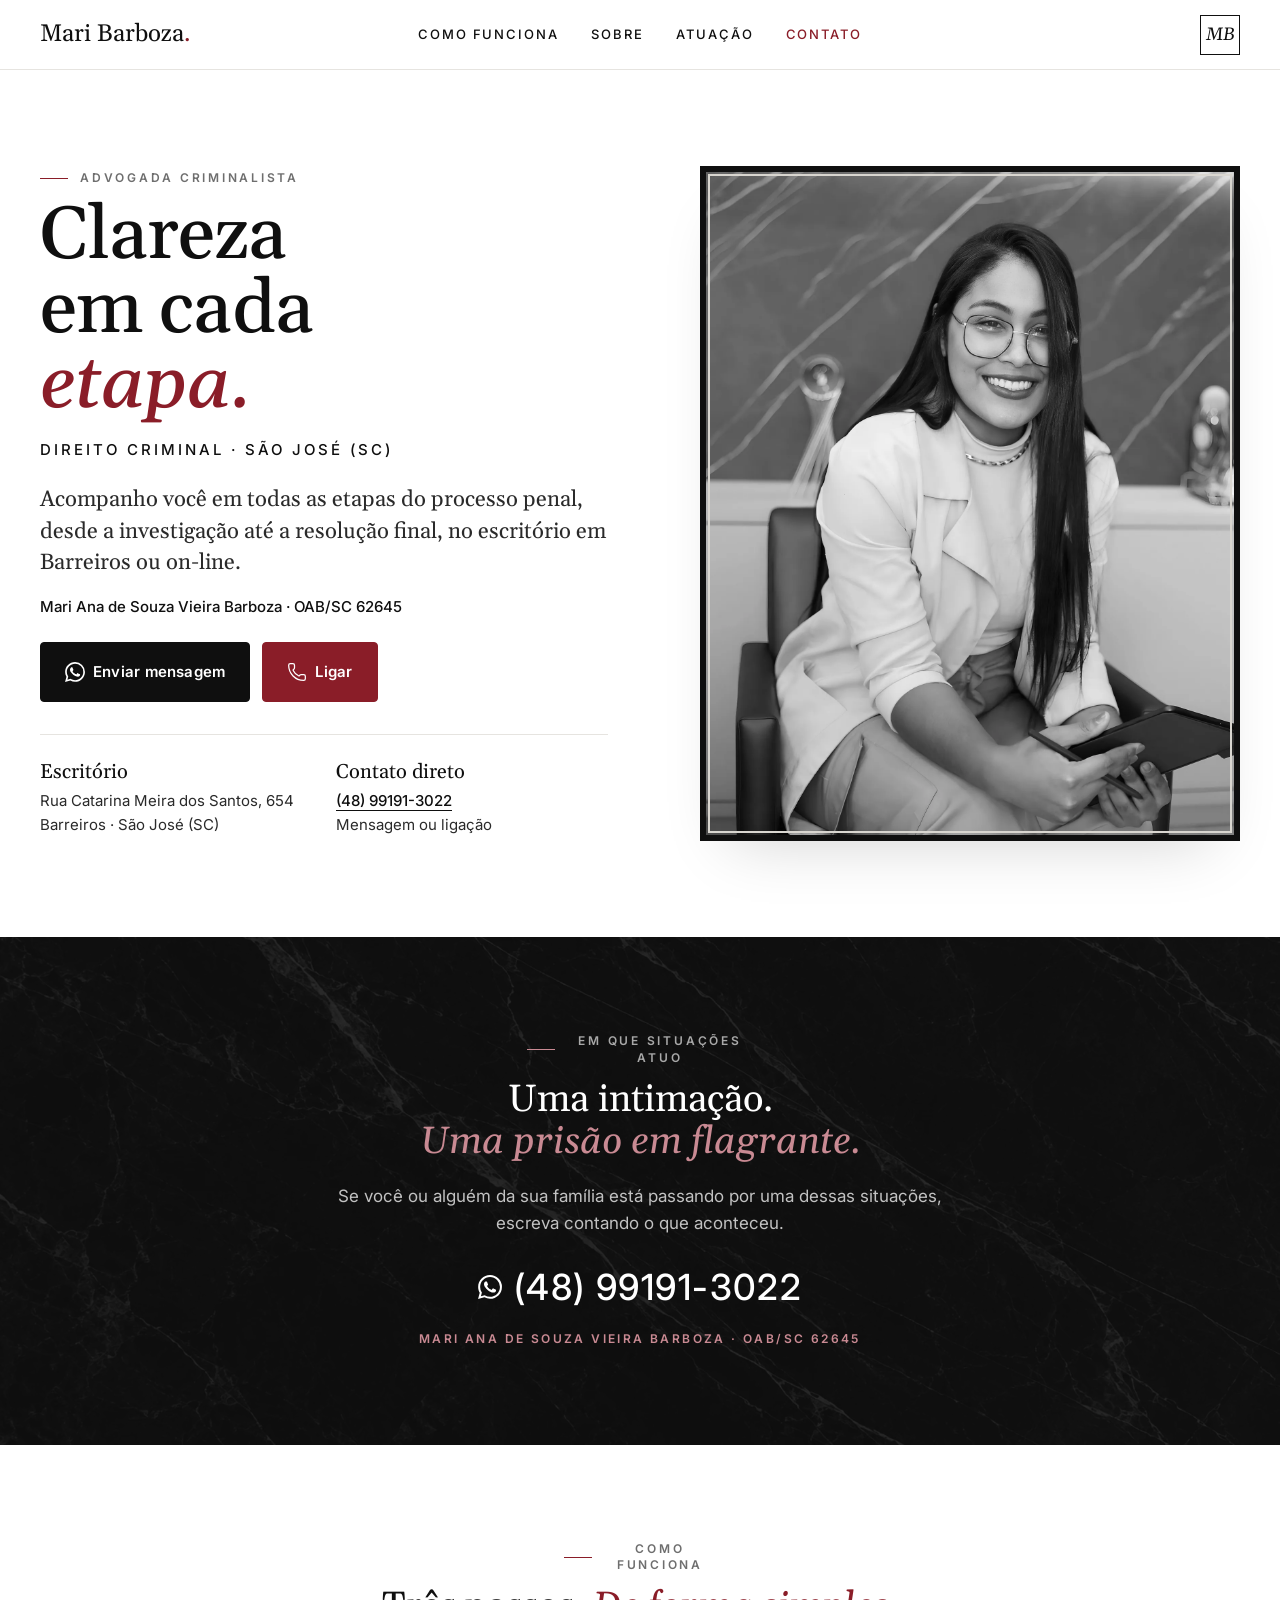
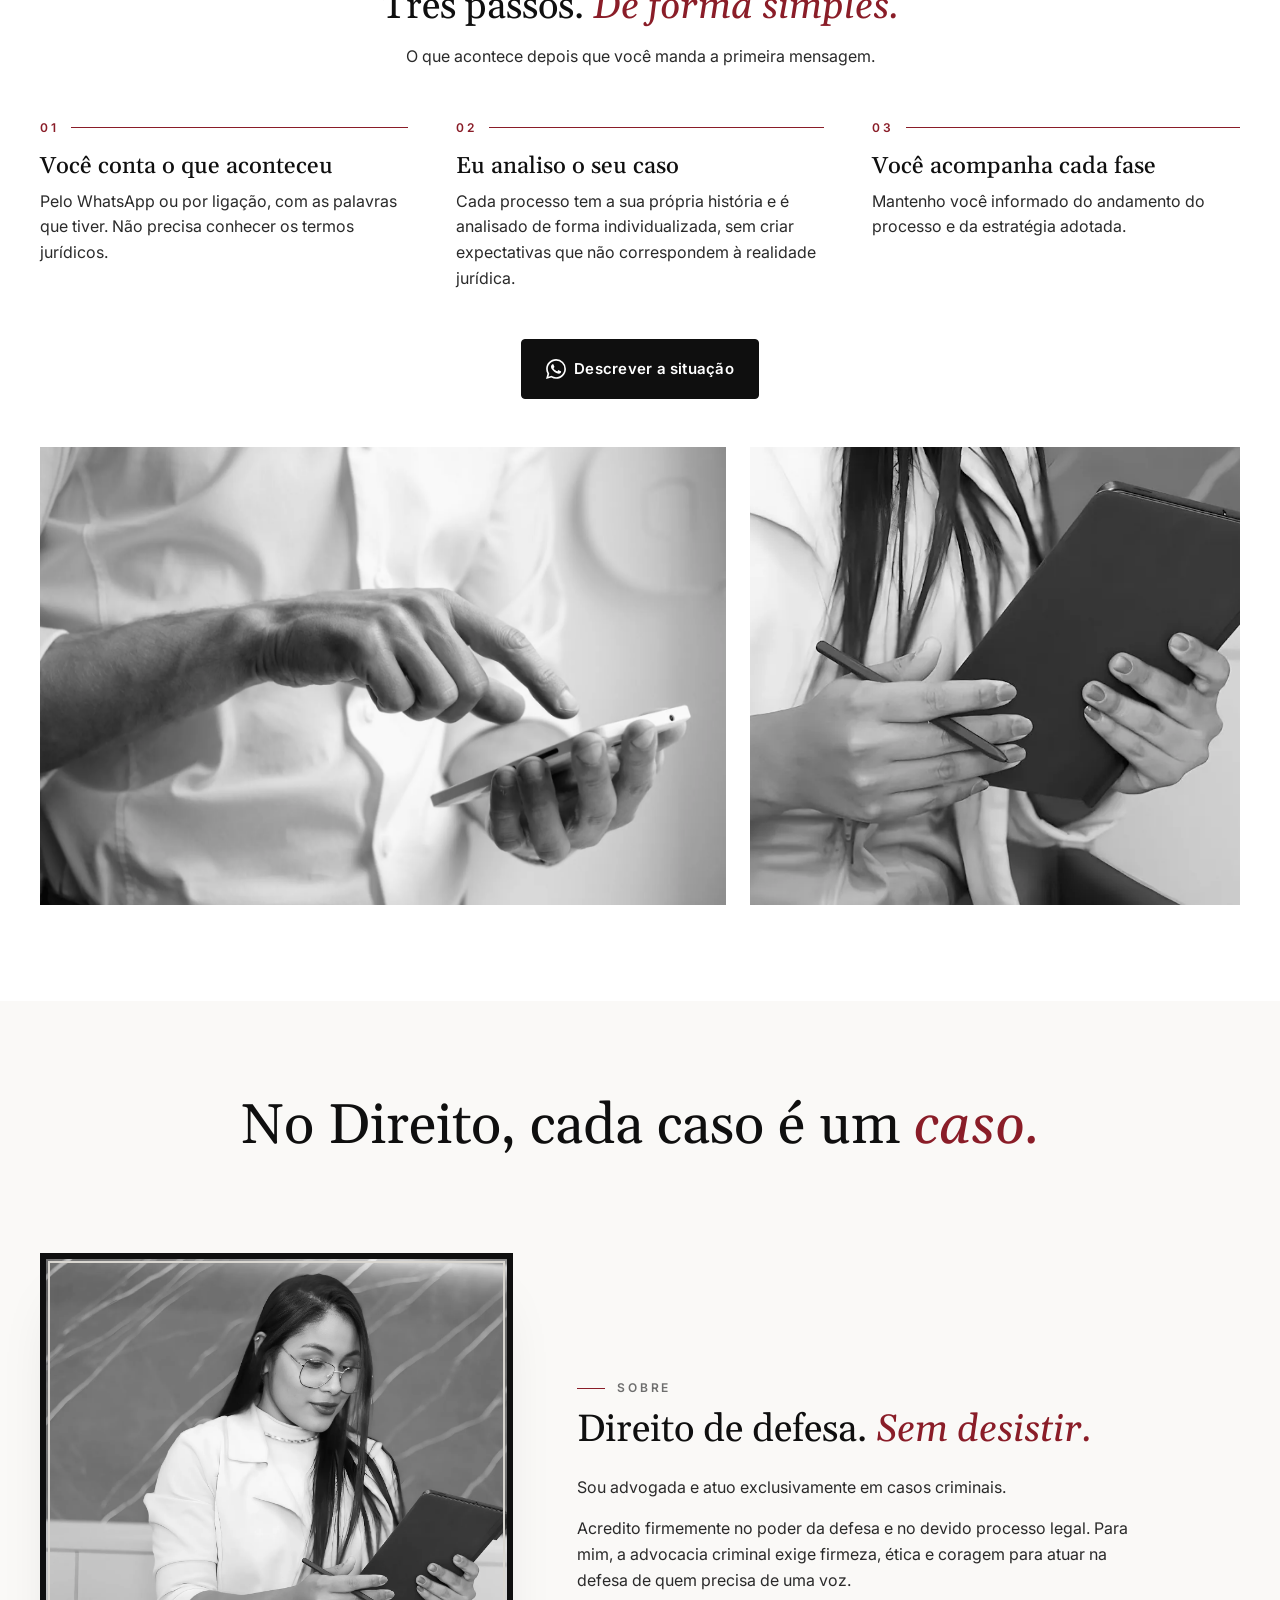
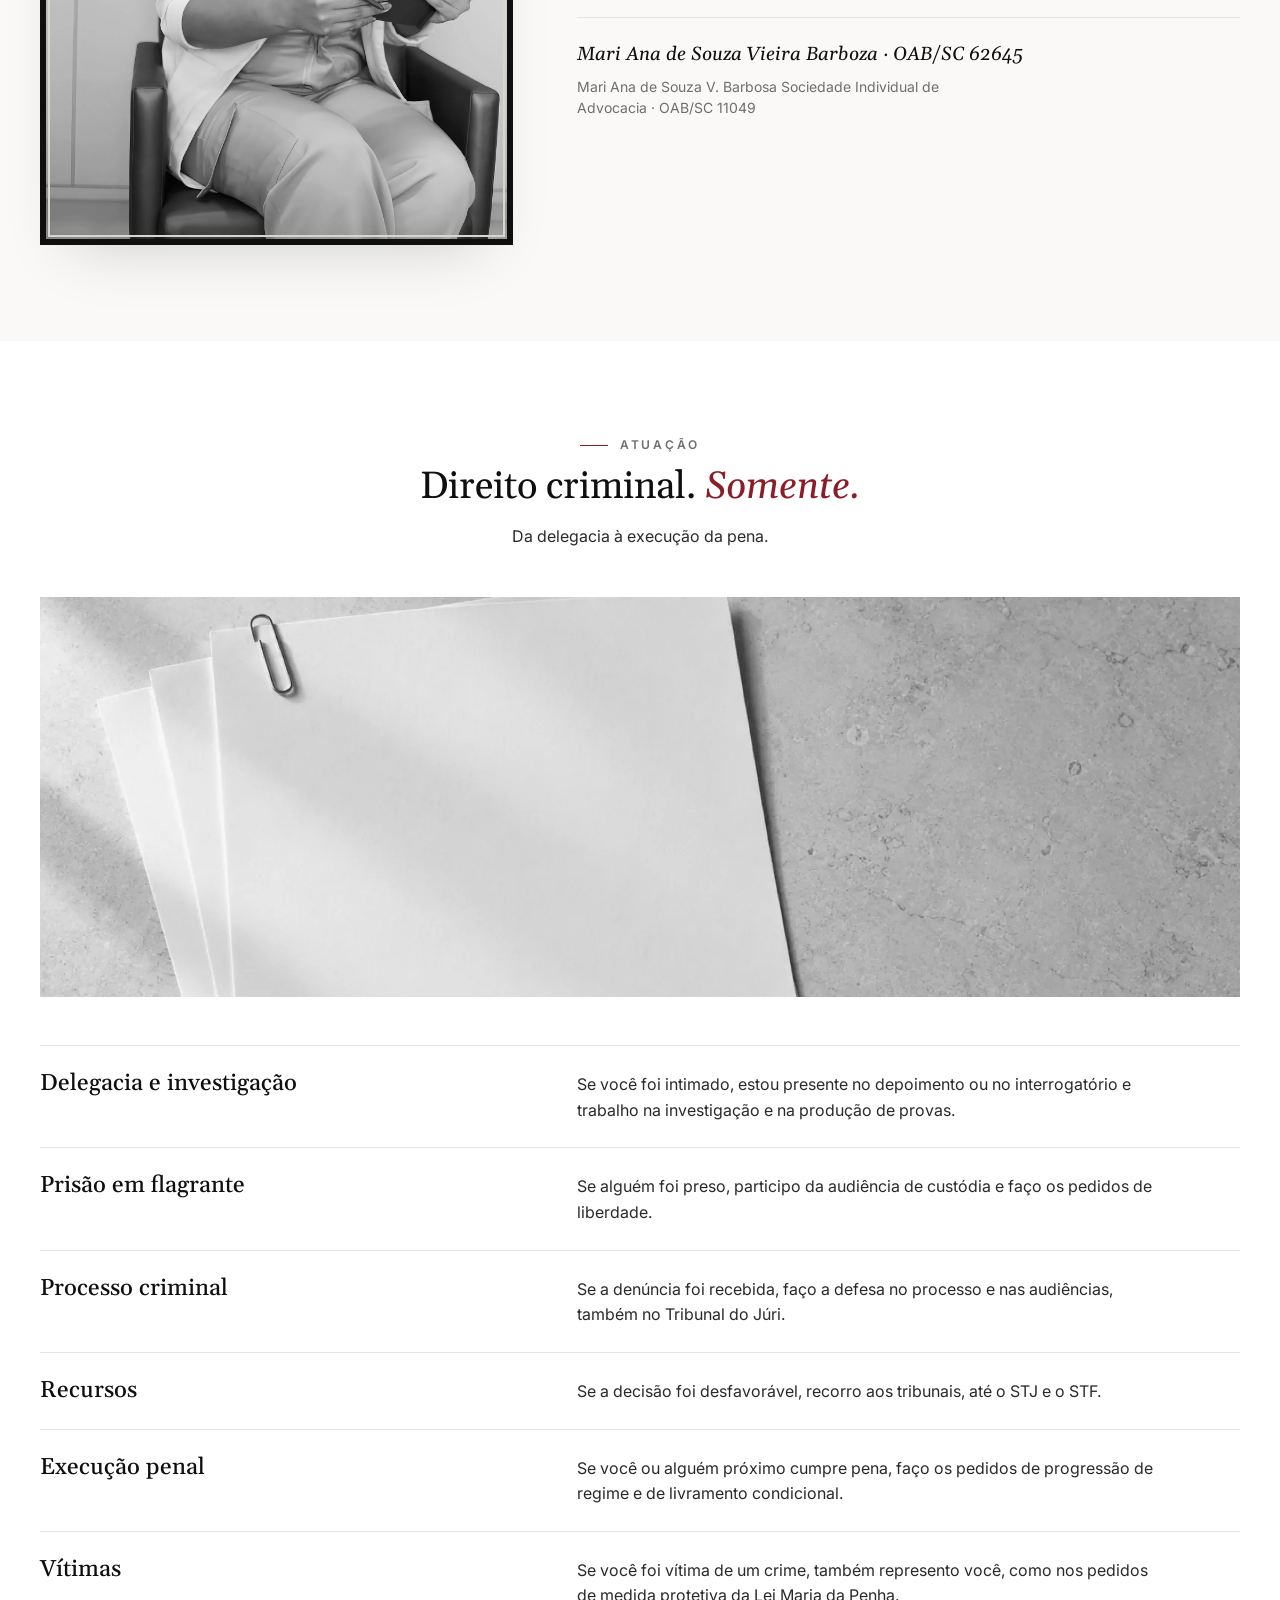
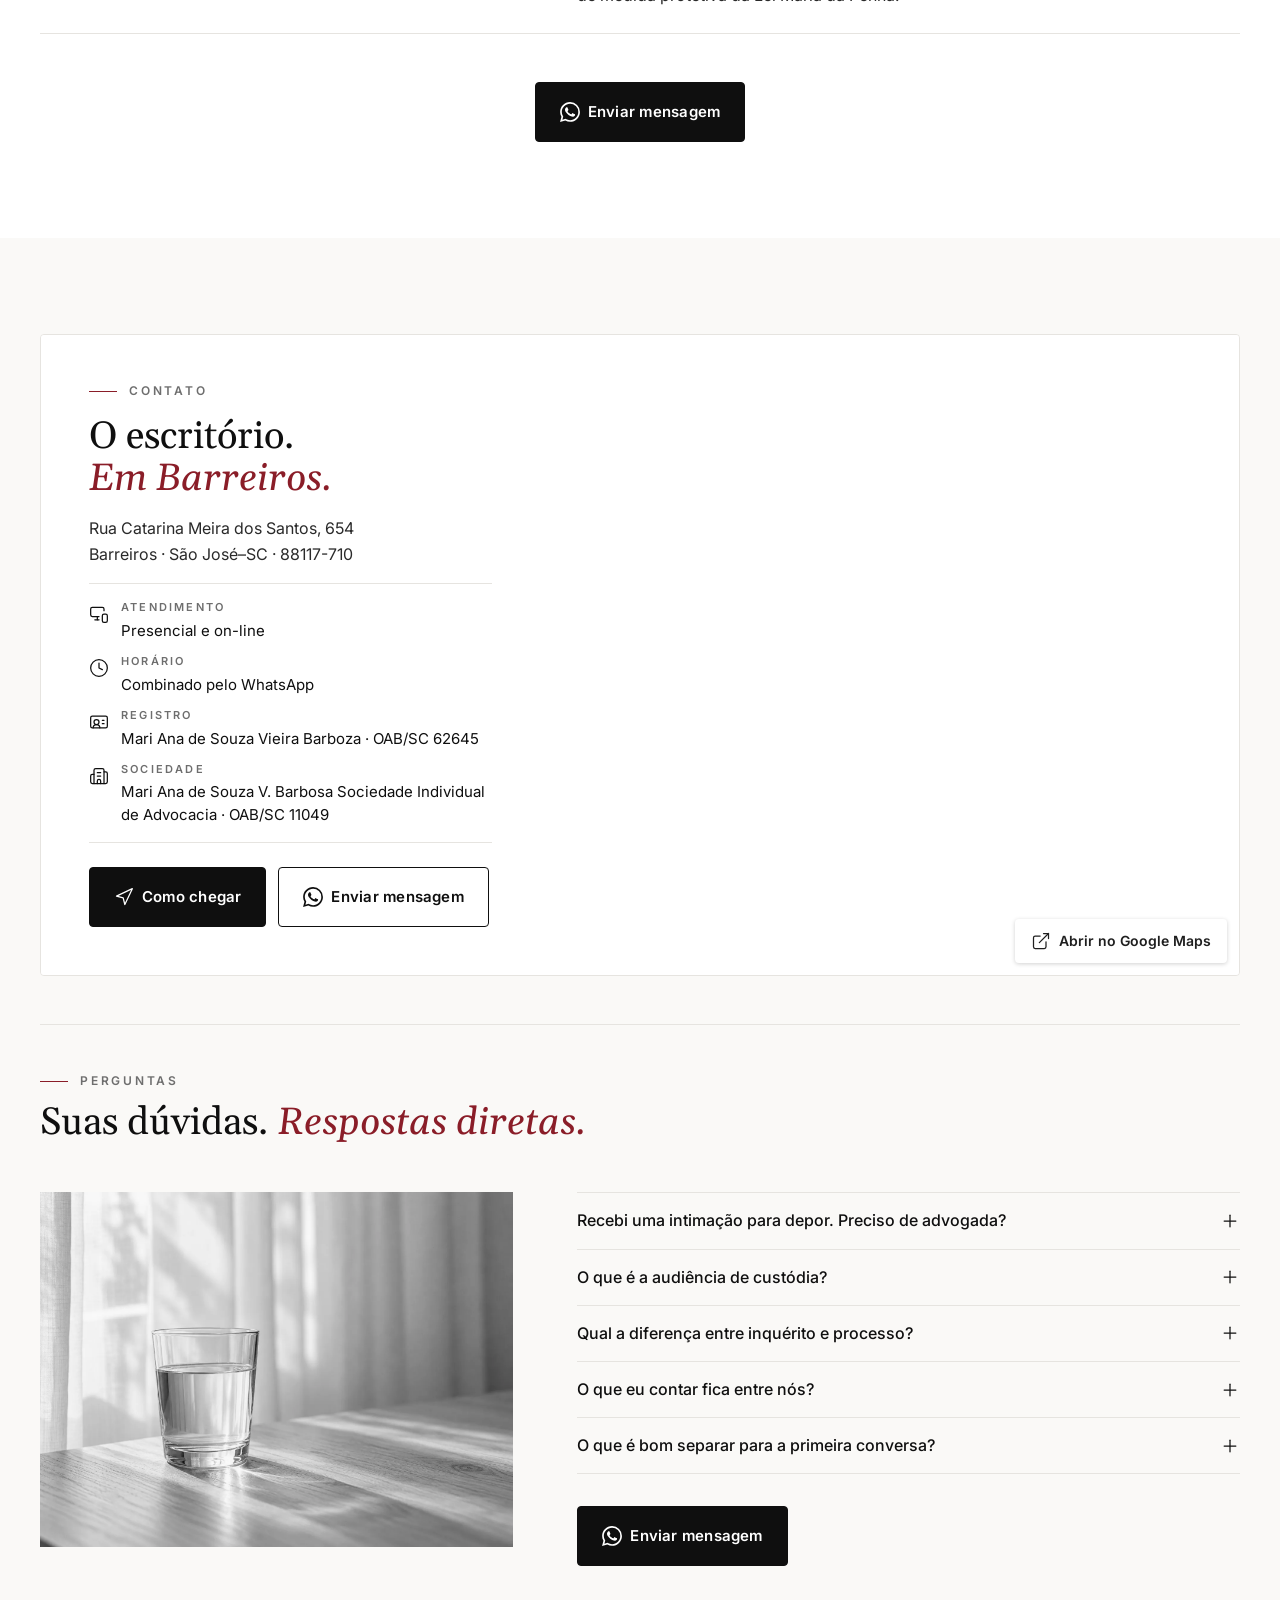
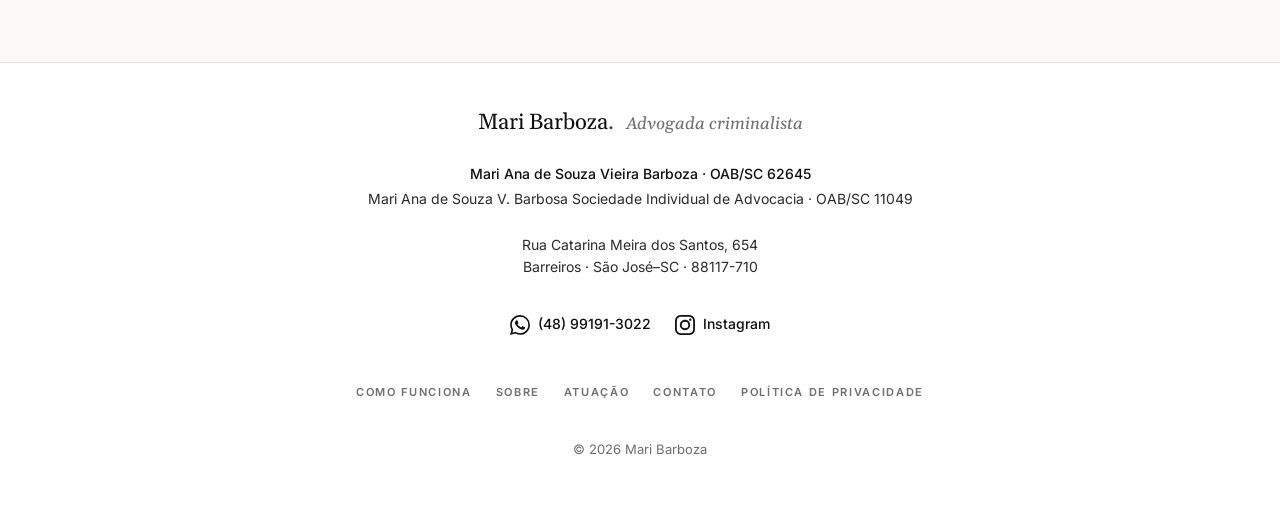
==== index.html @ a80c9aa3 "Publicação inicial Co-Authored-By: Claude Sonnet 5.5 <noreply@anthropic.com>" ====
<!DOCTYPE html>
<html lang="pt-BR">
<head>
<meta charset="UTF-8">
<meta name="viewport" content="width=device-width, initial-scale=1">
<!-- PRÉ-VENDA: não remover até o Armin fechar a venda -->
<meta name="robots" content="noindex, nofollow">
<title>Mari Barboza · Advogada criminalista em São José (SC)</title>
<meta name="description" content="Advogada criminalista em Barreiros, São José (SC), OAB/SC 62645. Acompanhamento da investigação ao fim do processo, presencial e on-line.">
<meta property="og:title" content="Mari Barboza · Advogada criminalista em São José (SC)">
<meta property="og:description" content="Advogada criminalista em Barreiros, São José (SC), OAB/SC 62645. Acompanhamento da investigação ao fim do processo, presencial e on-line.">
<meta property="og:type" content="website">
<meta property="og:locale" content="pt_BR">
<meta property="og:image" content="https://infomediamethods-sys.github.io/mari-ana-barboza-advogada/assets/img/og-imagem.jpg">
<link rel="icon" href="data:image/svg+xml,%3Csvg xmlns='http://www.w3.org/2000/svg' viewBox='0 0 64 64'%3E%3Crect width='64' height='64' fill='%23FAF9F7'/%3E%3Crect x='4' y='4' width='56' height='56' fill='none' stroke='%230F0F0F' stroke-width='2'/%3E%3Ctext x='32' y='42' font-family='Georgia,serif' font-style='italic' font-size='26' text-anchor='middle' fill='%230F0F0F'%3EMB%3C/text%3E%3C/svg%3E">
<link rel="preconnect" href="https://fonts.googleapis.com">
<link rel="preconnect" href="https://fonts.gstatic.com" crossorigin>
<link href="https://fonts.googleapis.com/css2?family=Gelasio:ital,wght@0,400;0,500;1,400;1,500&amp;family=Inter:wght@400;500;600&amp;display=swap" rel="stylesheet">
<link rel="stylesheet" href="assets/css/base.css">
<link rel="stylesheet" href="assets/css/style.css">
<script type="application/ld+json">
{
  "@context": "https://schema.org",
  "@graph": [
    {
      "@type": "Person",
      "@id": "#mari",
      "name": "Mari Ana de Souza Vieira Barboza",
      "alternateName": "Mari Barboza",
      "jobTitle": "Advogada criminalista",
      "identifier": "OAB/SC 62645",
      "sameAs": ["https://www.instagram.com/maribarbozaadv/"],
      "worksFor": { "@id": "#escritorio" }
    },
    {
      "@type": "LegalService",
      "@id": "#escritorio",
      "name": "Mari Barboza · Advogada criminalista",
      "legalName": "Mari Ana de Souza V. Barbosa Sociedade Individual de Advocacia",
      "identifier": "OAB/SC 11049",
      "address": {
        "@type": "PostalAddress",
        "streetAddress": "Rua Catarina Meira dos Santos, 654",
        "addressLocality": "São José",
        "addressRegion": "SC",
        "postalCode": "88117-710",
        "addressCountry": "BR"
      },
      "geo": { "@type": "GeoCoordinates", "latitude": -27.5734611, "longitude": -48.6101698 },
      "telephone": "+55-48-99191-3022",
      "image": "https://infomediamethods-sys.github.io/mari-ana-barboza-advogada/assets/img/og-imagem.jpg",
      "url": "https://infomediamethods-sys.github.io/mari-ana-barboza-advogada/"
    }
  ]
}
</script>
</head>
<body>
<a class="pular-conteudo" href="#conteudo">Pular para o conteúdo</a>

<header class="cabecalho" data-header>
  <div class="container cabecalho__barra">
    <a class="marca" href="#inicio">Mari Barboza<span class="marca__ponto">.</span></a>
    <nav class="cabecalho__nav" aria-label="Seções">
      <ul role="list">
        <li><a href="#como-funciona">Como funciona</a></li>
        <li><a href="#sobre">Sobre</a></li>
        <li><a href="#atuacao">Atuação</a></li>
        <li><a class="cabecalho__destaque" href="#onde-fica">Contato</a></li>
      </ul>
    </nav>
    <span class="monograma" aria-hidden="true">MB</span>
    <a class="botao botao--primario cabecalho__whatsapp" href="https://wa.me/5548991913022?text=Ol%C3%A1%2C%20Dra.%20Mari%20Ana.%20Encontrei%20seu%20site%20e%20gostaria%20de%20conversar%20sobre%20uma%20situa%C3%A7%C3%A3o." target="_blank" rel="noopener" aria-label="Enviar mensagem pelo WhatsApp"><svg class="icone icone--marca" width="20" height="20" fill="currentColor" aria-hidden="true" focusable="false" role="img" viewBox="0 0 24 24" xmlns="http://www.w3.org/2000/svg"><path d="M17.472 14.382c-.297-.149-1.758-.867-2.03-.967-.273-.099-.471-.148-.67.15-.197.297-.767.966-.94 1.164-.173.199-.347.223-.644.075-.297-.15-1.255-.463-2.39-1.475-.883-.788-1.48-1.761-1.653-2.059-.173-.297-.018-.458.13-.606.134-.133.298-.347.446-.52.149-.174.198-.298.298-.497.099-.198.05-.371-.025-.52-.075-.149-.669-1.612-.916-2.207-.242-.579-.487-.5-.669-.51-.173-.008-.371-.01-.57-.01-.198 0-.52.074-.792.372-.272.297-1.04 1.016-1.04 2.479 0 1.462 1.065 2.875 1.213 3.074.149.198 2.096 3.2 5.077 4.487.709.306 1.262.489 1.694.625.712.227 1.36.195 1.871.118.571-.085 1.758-.719 2.006-1.413.248-.694.248-1.289.173-1.413-.074-.124-.272-.198-.57-.347m-5.421 7.403h-.004a9.87 9.87 0 01-5.031-1.378l-.361-.214-3.741.982.998-3.648-.235-.374a9.86 9.86 0 01-1.51-5.26c.001-5.45 4.436-9.884 9.888-9.884 2.64 0 5.122 1.03 6.988 2.898a9.825 9.825 0 012.893 6.994c-.003 5.45-4.437 9.884-9.885 9.884m8.413-18.297A11.815 11.815 0 0012.05 0C5.495 0 .16 5.335.157 11.892c0 2.096.547 4.142 1.588 5.945L.057 24l6.305-1.654a11.882 11.882 0 005.683 1.448h.005c6.554 0 11.89-5.335 11.893-11.893a11.821 11.821 0 00-3.48-8.413Z"/></svg>WhatsApp</a>
  </div>
</header>

<main id="conteudo">

  <!-- 1. Herói -->
  <section class="secao heroi" id="inicio" data-heroi>
    <div class="container heroi__grade">
      <div class="heroi__texto">
        <p class="rotulo">Advogada criminalista</p>
        <h1 class="heroi__titulo"><span class="linha">Clareza</span> <span class="linha">em cada</span> <em class="linha">etapa.</em></h1>
        <p class="heroi__sub">Direito criminal · São José (SC)</p>
        <p class="heroi__lead">Acompanho você em todas as etapas do processo penal, desde a investigação até a resolução final, no escritório em Barreiros ou on-line.</p>
        <p class="identificacao">Mari Ana de Souza Vieira <span class="nowrap">Barboza · OAB/SC 62645</span></p>
        <div class="heroi__botoes">
          <a class="botao botao--primario" href="https://wa.me/5548991913022?text=Ol%C3%A1%2C%20Dra.%20Mari%20Ana.%20Encontrei%20seu%20site%20e%20gostaria%20de%20conversar%20sobre%20uma%20situa%C3%A7%C3%A3o." target="_blank" rel="noopener"><svg class="icone icone--marca" width="20" height="20" fill="currentColor" aria-hidden="true" focusable="false" role="img" viewBox="0 0 24 24" xmlns="http://www.w3.org/2000/svg"><path d="M17.472 14.382c-.297-.149-1.758-.867-2.03-.967-.273-.099-.471-.148-.67.15-.197.297-.767.966-.94 1.164-.173.199-.347.223-.644.075-.297-.15-1.255-.463-2.39-1.475-.883-.788-1.48-1.761-1.653-2.059-.173-.297-.018-.458.13-.606.134-.133.298-.347.446-.52.149-.174.198-.298.298-.497.099-.198.05-.371-.025-.52-.075-.149-.669-1.612-.916-2.207-.242-.579-.487-.5-.669-.51-.173-.008-.371-.01-.57-.01-.198 0-.52.074-.792.372-.272.297-1.04 1.016-1.04 2.479 0 1.462 1.065 2.875 1.213 3.074.149.198 2.096 3.2 5.077 4.487.709.306 1.262.489 1.694.625.712.227 1.36.195 1.871.118.571-.085 1.758-.719 2.006-1.413.248-.694.248-1.289.173-1.413-.074-.124-.272-.198-.57-.347m-5.421 7.403h-.004a9.87 9.87 0 01-5.031-1.378l-.361-.214-3.741.982.998-3.648-.235-.374a9.86 9.86 0 01-1.51-5.26c.001-5.45 4.436-9.884 9.888-9.884 2.64 0 5.122 1.03 6.988 2.898a9.825 9.825 0 012.893 6.994c-.003 5.45-4.437 9.884-9.885 9.884m8.413-18.297A11.815 11.815 0 0012.05 0C5.495 0 .16 5.335.157 11.892c0 2.096.547 4.142 1.588 5.945L.057 24l6.305-1.654a11.882 11.882 0 005.683 1.448h.005c6.554 0 11.89-5.335 11.893-11.893a11.821 11.821 0 00-3.48-8.413Z"/></svg>Enviar mensagem</a>
          <a class="botao botao--secundario" href="tel:+5548991913022"><svg aria-hidden="true" focusable="false" class="icone icone--phone" xmlns="http://www.w3.org/2000/svg" width="20" height="20" viewBox="0 0 24 24" fill="none" stroke="currentColor" stroke-width="1.5" stroke-linecap="round" stroke-linejoin="round" ><path d="M13.832 16.568a1 1 0 0 0 1.213-.303l.355-.465A2 2 0 0 1 17 15h3a2 2 0 0 1 2 2v3a2 2 0 0 1-2 2A18 18 0 0 1 2 4a2 2 0 0 1 2-2h3a2 2 0 0 1 2 2v3a2 2 0 0 1-.8 1.6l-.468.351a1 1 0 0 0-.292 1.233 14 14 0 0 0 6.392 6.384" /></svg>Ligar</a>
        </div>
        <div class="heroi__contato">
          <div>
            <p class="heroi__contato-titulo">Escritório</p>
            <p>Rua Catarina Meira dos Santos, 654<br>Barreiros · São José (SC)</p>
          </div>
          <div>
            <p class="heroi__contato-titulo">Contato direto</p>
            <p><a class="link-tel" href="tel:+5548991913022">(48) 99191-3022</a><br>Mensagem ou ligação</p>
          </div>
        </div>
      </div>
      <div class="retrato heroi__retrato">
        <picture>
          <source srcset="assets/img/heroi-retrato.webp" type="image/webp">
          <img src="assets/img/heroi-retrato.jpg" width="1560" height="1950" alt="Mari Barboza, advogada criminalista, sorrindo, com um tablet nas mãos" fetchpriority="high">
        </picture>
      </div>
    </div>
  </section>

  <!-- 2. Situações (faixa preta) -->
  <section class="secao faixa" id="situacoes">
    <picture class="faixa__fundo">
      <source srcset="assets/img/faixa-marmore.webp" type="image/webp">
      <img src="assets/img/faixa-marmore.jpg" width="2000" height="1333" alt="" loading="lazy">
    </picture>
    <div class="container--estreito faixa__conteudo">
      <p class="rotulo">Em que situações atuo</p>
      <h2>Uma intimação. <em>Uma prisão em flagrante.</em></h2>
      <p class="faixa__texto">Se você ou alguém da sua família está passando por uma dessas situações, escreva contando o que aconteceu.</p>
      <a class="faixa__telefone" href="https://wa.me/5548991913022?text=Ol%C3%A1%2C%20Dra.%20Mari%20Ana.%20Gostaria%20de%20explicar%20o%20que%20aconteceu%20e%20entender%20os%20pr%C3%B3ximos%20passos." target="_blank" rel="noopener" aria-label="Enviar mensagem pelo WhatsApp para (48) 99191-3022"><svg class="icone icone--marca" width="24" height="24" fill="currentColor" aria-hidden="true" focusable="false" role="img" viewBox="0 0 24 24" xmlns="http://www.w3.org/2000/svg"><path d="M17.472 14.382c-.297-.149-1.758-.867-2.03-.967-.273-.099-.471-.148-.67.15-.197.297-.767.966-.94 1.164-.173.199-.347.223-.644.075-.297-.15-1.255-.463-2.39-1.475-.883-.788-1.48-1.761-1.653-2.059-.173-.297-.018-.458.13-.606.134-.133.298-.347.446-.52.149-.174.198-.298.298-.497.099-.198.05-.371-.025-.52-.075-.149-.669-1.612-.916-2.207-.242-.579-.487-.5-.669-.51-.173-.008-.371-.01-.57-.01-.198 0-.52.074-.792.372-.272.297-1.04 1.016-1.04 2.479 0 1.462 1.065 2.875 1.213 3.074.149.198 2.096 3.2 5.077 4.487.709.306 1.262.489 1.694.625.712.227 1.36.195 1.871.118.571-.085 1.758-.719 2.006-1.413.248-.694.248-1.289.173-1.413-.074-.124-.272-.198-.57-.347m-5.421 7.403h-.004a9.87 9.87 0 01-5.031-1.378l-.361-.214-3.741.982.998-3.648-.235-.374a9.86 9.86 0 01-1.51-5.26c.001-5.45 4.436-9.884 9.888-9.884 2.64 0 5.122 1.03 6.988 2.898a9.825 9.825 0 012.893 6.994c-.003 5.45-4.437 9.884-9.885 9.884m8.413-18.297A11.815 11.815 0 0012.05 0C5.495 0 .16 5.335.157 11.892c0 2.096.547 4.142 1.588 5.945L.057 24l6.305-1.654a11.882 11.882 0 005.683 1.448h.005c6.554 0 11.89-5.335 11.893-11.893a11.821 11.821 0 00-3.48-8.413Z"/></svg><span class="nowrap">(48) 99191-3022</span></a>
      <p class="faixa__nota">Mari Ana de Souza Vieira <span class="nowrap">Barboza · OAB/SC 62645</span></p>
    </div>
  </section>

  <!-- 3. Como funciona -->
  <section class="secao funciona" id="como-funciona">
    <div class="container">
      <div class="cabeca cabeca--centro cabeca--esq-celular">
        <p class="rotulo">Como funciona</p>
        <h2>Três passos. <em>De forma simples.</em></h2>
        <p class="cabeca__apoio">O que acontece depois que você manda a primeira mensagem.</p>
      </div>
      <ol class="passos" role="list">
        <li><div class="entra" data-lado="esq">
          <p class="passo__num">01</p>
          <h3>Você conta o que aconteceu</h3>
          <p>Pelo WhatsApp ou por ligação, com as palavras que tiver. Não precisa conhecer os termos jurídicos.</p>
        </div></li>
        <li><div class="entra" data-lado="dir">
          <p class="passo__num">02</p>
          <h3>Eu analiso o seu caso</h3>
          <p>Cada processo tem a sua própria história e é analisado de forma individualizada, sem criar expectativas que não correspondem à realidade jurídica.</p>
        </div></li>
        <li><div class="entra" data-lado="esq">
          <p class="passo__num">03</p>
          <h3>Você acompanha cada fase</h3>
          <p>Mantenho você informado do andamento do processo e da estratégia adotada.</p>
        </div></li>
      </ol>
      <div class="funciona__acao">
        <a class="botao botao--primario" href="https://wa.me/5548991913022?text=Ol%C3%A1%2C%20Dra.%20Mari%20Ana.%20Gostaria%20de%20descrever%20minha%20situa%C3%A7%C3%A3o%20para%20uma%20primeira%20conversa." target="_blank" rel="noopener"><svg class="icone icone--marca" width="20" height="20" fill="currentColor" aria-hidden="true" focusable="false" role="img" viewBox="0 0 24 24" xmlns="http://www.w3.org/2000/svg"><path d="M17.472 14.382c-.297-.149-1.758-.867-2.03-.967-.273-.099-.471-.148-.67.15-.197.297-.767.966-.94 1.164-.173.199-.347.223-.644.075-.297-.15-1.255-.463-2.39-1.475-.883-.788-1.48-1.761-1.653-2.059-.173-.297-.018-.458.13-.606.134-.133.298-.347.446-.52.149-.174.198-.298.298-.497.099-.198.05-.371-.025-.52-.075-.149-.669-1.612-.916-2.207-.242-.579-.487-.5-.669-.51-.173-.008-.371-.01-.57-.01-.198 0-.52.074-.792.372-.272.297-1.04 1.016-1.04 2.479 0 1.462 1.065 2.875 1.213 3.074.149.198 2.096 3.2 5.077 4.487.709.306 1.262.489 1.694.625.712.227 1.36.195 1.871.118.571-.085 1.758-.719 2.006-1.413.248-.694.248-1.289.173-1.413-.074-.124-.272-.198-.57-.347m-5.421 7.403h-.004a9.87 9.87 0 01-5.031-1.378l-.361-.214-3.741.982.998-3.648-.235-.374a9.86 9.86 0 01-1.51-5.26c.001-5.45 4.436-9.884 9.888-9.884 2.64 0 5.122 1.03 6.988 2.898a9.825 9.825 0 012.893 6.994c-.003 5.45-4.437 9.884-9.885 9.884m8.413-18.297A11.815 11.815 0 0012.05 0C5.495 0 .16 5.335.157 11.892c0 2.096.547 4.142 1.588 5.945L.057 24l6.305-1.654a11.882 11.882 0 005.683 1.448h.005c6.554 0 11.89-5.335 11.893-11.893a11.821 11.821 0 00-3.48-8.413Z"/></svg>Descrever a situação</a>
      </div>
      <div class="funciona__imagens">
        <div class="midia funciona__img funciona__img--mensagem">
          <picture>
            <source srcset="assets/img/funciona-mensagem.webp" type="image/webp">
            <img src="assets/img/funciona-mensagem.jpg" width="1600" height="1200" alt="Mãos digitando uma mensagem no celular" loading="lazy">
          </picture>
        </div>
        <div class="midia funciona__img funciona__img--detalhe">
          <picture>
            <source srcset="assets/img/funciona-detalhe.webp" type="image/webp">
            <img src="assets/img/funciona-detalhe.jpg" width="900" height="675" alt="Mãos de Mari Barboza com caneta e tablet" loading="lazy">
          </picture>
        </div>
      </div>
    </div>
  </section>

  <!-- 4. Frase grande -->
  <section class="secao frase" aria-label="Frase">
    <div class="container">
      <h2 class="frase-grande">No Direito, cada caso é um <em>caso.</em></h2>
    </div>
  </section>

  <!-- 5. Sobre -->
  <section class="secao sobre" id="sobre">
    <div class="container sobre__grade">
      <div class="sobre__cabeca">
        <p class="rotulo">Sobre</p>
        <h2>Direito de defesa. <em>Sem desistir.</em></h2>
      </div>
      <div class="retrato sobre__retrato">
        <picture>
          <source srcset="assets/img/sobre-retrato.webp" type="image/webp">
          <img src="assets/img/sobre-retrato.jpg" width="1600" height="2000" alt="Mari Barboza lendo no tablet, com uma caneta na mão" loading="lazy">
        </picture>
      </div>
      <div class="sobre__texto">
        <p>Sou advogada e atuo exclusivamente em casos criminais.</p>
        <p>Acredito firmemente no poder da defesa e no devido processo legal. Para mim, a advocacia criminal exige firmeza, ética e coragem para atuar na defesa de quem precisa de uma voz.</p>
        <div class="assinatura">
          <p class="assinatura__nome">Mari Ana de Souza Vieira <span class="nowrap">Barboza · OAB/SC 62645</span></p>
          <p class="assinatura__sociedade">Mari Ana de Souza V. Barbosa Sociedade Individual de <span class="nowrap">Advocacia · OAB/SC 11049</span></p>
        </div>
      </div>
    </div>
  </section>

  <!-- 6. Atuação -->
  <section class="secao atuacao" id="atuacao">
    <div class="container">
      <div class="cabeca cabeca--centro cabeca--esq-celular">
        <p class="rotulo">Atuação</p>
        <h2>Direito criminal. <em>Somente.</em></h2>
        <p class="cabeca__apoio">Da delegacia à execução da pena.</p>
      </div>
      <div class="midia atuacao__faixa">
        <picture>
          <source srcset="assets/img/atuacao-papeis.webp" type="image/webp">
          <img src="assets/img/atuacao-papeis.jpg" width="1600" height="1200" alt="" loading="lazy">
        </picture>
      </div>
      <ul class="atuacao__lista" role="list">
        <li><div class="entra" data-lado="esq"><h3>Delegacia e investigação</h3><p>Se você foi intimado, estou presente no depoimento ou no interrogatório e trabalho na investigação e na produção de provas.</p></div></li>
        <li><div class="entra" data-lado="dir"><h3>Prisão em flagrante</h3><p>Se alguém foi preso, participo da audiência de custódia e faço os pedidos de liberdade.</p></div></li>
        <li><div class="entra" data-lado="esq"><h3>Processo criminal</h3><p>Se a denúncia foi recebida, faço a defesa no processo e nas audiências, também no Tribunal do Júri.</p></div></li>
        <li><div class="entra" data-lado="dir"><h3>Recursos</h3><p>Se a decisão foi desfavorável, recorro aos tribunais, até o STJ e o STF.</p></div></li>
        <li><div class="entra" data-lado="esq"><h3>Execução penal</h3><p>Se você ou alguém próximo cumpre pena, faço os pedidos de progressão de regime e de livramento condicional.</p></div></li>
        <li><div class="entra" data-lado="dir"><h3>Vítimas</h3><p>Se você foi vítima de um crime, também represento você, como nos pedidos de medida protetiva da Lei Maria da Penha.</p></div></li>
      </ul>
      <div class="atuacao__acao">
        <a class="botao botao--primario" href="https://wa.me/5548991913022?text=Ol%C3%A1%2C%20Dra.%20Mari%20Ana.%20Gostaria%20de%20saber%20se%20a%20senhora%20atua%20no%20meu%20caso%2C%20na%20%C3%A1rea%20criminal." target="_blank" rel="noopener"><svg class="icone icone--marca" width="20" height="20" fill="currentColor" aria-hidden="true" focusable="false" role="img" viewBox="0 0 24 24" xmlns="http://www.w3.org/2000/svg"><path d="M17.472 14.382c-.297-.149-1.758-.867-2.03-.967-.273-.099-.471-.148-.67.15-.197.297-.767.966-.94 1.164-.173.199-.347.223-.644.075-.297-.15-1.255-.463-2.39-1.475-.883-.788-1.48-1.761-1.653-2.059-.173-.297-.018-.458.13-.606.134-.133.298-.347.446-.52.149-.174.198-.298.298-.497.099-.198.05-.371-.025-.52-.075-.149-.669-1.612-.916-2.207-.242-.579-.487-.5-.669-.51-.173-.008-.371-.01-.57-.01-.198 0-.52.074-.792.372-.272.297-1.04 1.016-1.04 2.479 0 1.462 1.065 2.875 1.213 3.074.149.198 2.096 3.2 5.077 4.487.709.306 1.262.489 1.694.625.712.227 1.36.195 1.871.118.571-.085 1.758-.719 2.006-1.413.248-.694.248-1.289.173-1.413-.074-.124-.272-.198-.57-.347m-5.421 7.403h-.004a9.87 9.87 0 01-5.031-1.378l-.361-.214-3.741.982.998-3.648-.235-.374a9.86 9.86 0 01-1.51-5.26c.001-5.45 4.436-9.884 9.888-9.884 2.64 0 5.122 1.03 6.988 2.898a9.825 9.825 0 012.893 6.994c-.003 5.45-4.437 9.884-9.885 9.884m8.413-18.297A11.815 11.815 0 0012.05 0C5.495 0 .16 5.335.157 11.892c0 2.096.547 4.142 1.588 5.945L.057 24l6.305-1.654a11.882 11.882 0 005.683 1.448h.005c6.554 0 11.89-5.335 11.893-11.893a11.821 11.821 0 00-3.48-8.413Z"/></svg>Enviar mensagem</a>
      </div>
    </div>
  </section>

  <!-- 7. Onde fica (componente padrão componentes/mapa.html.part) -->
  <section class="secao local" id="onde-fica" data-mapa>
    <div class="container local__grade">
      <div class="local__cartao">
        <p class="rotulo">Contato</p>
        <h2 class="local__titulo">O escritório. <em>Em Barreiros.</em></h2>
        <address class="local__endereco">
          Rua Catarina Meira dos Santos, 654<br>
          Barreiros · São José–SC · 88117-710
        </address>
        <ul class="local__fatos" role="list">
          <li><svg aria-hidden="true" focusable="false" class="icone icone--monitor-smartphone" xmlns="http://www.w3.org/2000/svg" width="20" height="20" viewBox="0 0 24 24" fill="none" stroke="currentColor" stroke-width="1.5" stroke-linecap="round" stroke-linejoin="round" ><path d="M18 8V6a2 2 0 0 0-2-2H4a2 2 0 0 0-2 2v7a2 2 0 0 0 2 2h8" /><path d="M10 19v-3.96 3.15" /><path d="M7 19h5" /><rect width="6" height="10" x="16" y="12" rx="2" /></svg><span class="fato"><span class="fato__rotulo">Atendimento</span><span class="fato__valor">Presencial e on-line</span></span></li>
          <li><svg aria-hidden="true" focusable="false" class="icone icone--clock" xmlns="http://www.w3.org/2000/svg" width="20" height="20" viewBox="0 0 24 24" fill="none" stroke="currentColor" stroke-width="1.5" stroke-linecap="round" stroke-linejoin="round" ><circle cx="12" cy="12" r="10" /><path d="M12 6v6l4 2" /></svg><span class="fato"><span class="fato__rotulo">Horário</span><span class="fato__valor">Combinado pelo WhatsApp</span></span></li>
          <li><svg aria-hidden="true" focusable="false" class="icone icone--id-card" xmlns="http://www.w3.org/2000/svg" width="20" height="20" viewBox="0 0 24 24" fill="none" stroke="currentColor" stroke-width="1.5" stroke-linecap="round" stroke-linejoin="round" ><path d="M13 19a4 4 0 00-8 0" /><path d="M16 10h2" /><path d="M16 14h2" /><circle cx="9" cy="12" r="3" /><rect x="2" y="5" width="20" height="14" rx="2" /></svg><span class="fato"><span class="fato__rotulo">Registro</span><span class="fato__valor">Mari Ana de Souza Vieira <span class="nowrap">Barboza · OAB/SC 62645</span></span></span></li>
          <li><svg aria-hidden="true" focusable="false" class="icone icone--building-2" xmlns="http://www.w3.org/2000/svg" width="20" height="20" viewBox="0 0 24 24" fill="none" stroke="currentColor" stroke-width="1.5" stroke-linecap="round" stroke-linejoin="round" ><path d="M10 12h4" /><path d="M10 8h4" /><path d="M14 21v-3a2 2 0 0 0-4 0v3" /><path d="M6 10H4a2 2 0 0 0-2 2v7a2 2 0 0 0 2 2h16a2 2 0 0 0 2-2V9a2 2 0 0 0-2-2h-2" /><path d="M6 21V5a2 2 0 0 1 2-2h8a2 2 0 0 1 2 2v16" /></svg><span class="fato"><span class="fato__rotulo">Sociedade</span><span class="fato__valor">Mari Ana de Souza V. Barbosa Sociedade Individual de <span class="nowrap">Advocacia · OAB/SC 11049</span></span></span></li>
        </ul>
        <div class="local__acoes">
          <a class="botao botao--primario" href="https://www.google.com/maps/dir/?api=1&amp;destination=Rua%20Catarina%20Meira%20dos%20Santos%2C%20654%2C%20Barreiros%2C%20S%C3%A3o%20Jos%C3%A9%20-%20SC%2C%2088117-710" target="_blank" rel="noopener"><svg aria-hidden="true" focusable="false" class="icone icone--navigation" xmlns="http://www.w3.org/2000/svg" width="20" height="20" viewBox="0 0 24 24" fill="none" stroke="currentColor" stroke-width="1.5" stroke-linecap="round" stroke-linejoin="round" ><polygon points="3 11 22 2 13 21 11 13 3 11" /></svg>Como chegar</a>
          <a class="botao botao--contorno local__so-computador" href="https://wa.me/5548991913022?text=Ol%C3%A1%2C%20Dra.%20Mari%20Ana.%20Gostaria%20de%20combinar%20um%20atendimento%20no%20escrit%C3%B3rio%20em%20Barreiros." target="_blank" rel="noopener"><svg class="icone icone--marca" width="20" height="20" fill="currentColor" aria-hidden="true" focusable="false" role="img" viewBox="0 0 24 24" xmlns="http://www.w3.org/2000/svg"><path d="M17.472 14.382c-.297-.149-1.758-.867-2.03-.967-.273-.099-.471-.148-.67.15-.197.297-.767.966-.94 1.164-.173.199-.347.223-.644.075-.297-.15-1.255-.463-2.39-1.475-.883-.788-1.48-1.761-1.653-2.059-.173-.297-.018-.458.13-.606.134-.133.298-.347.446-.52.149-.174.198-.298.298-.497.099-.198.05-.371-.025-.52-.075-.149-.669-1.612-.916-2.207-.242-.579-.487-.5-.669-.51-.173-.008-.371-.01-.57-.01-.198 0-.52.074-.792.372-.272.297-1.04 1.016-1.04 2.479 0 1.462 1.065 2.875 1.213 3.074.149.198 2.096 3.2 5.077 4.487.709.306 1.262.489 1.694.625.712.227 1.36.195 1.871.118.571-.085 1.758-.719 2.006-1.413.248-.694.248-1.289.173-1.413-.074-.124-.272-.198-.57-.347m-5.421 7.403h-.004a9.87 9.87 0 01-5.031-1.378l-.361-.214-3.741.982.998-3.648-.235-.374a9.86 9.86 0 01-1.51-5.26c.001-5.45 4.436-9.884 9.888-9.884 2.64 0 5.122 1.03 6.988 2.898a9.825 9.825 0 012.893 6.994c-.003 5.45-4.437 9.884-9.885 9.884m8.413-18.297A11.815 11.815 0 0012.05 0C5.495 0 .16 5.335.157 11.892c0 2.096.547 4.142 1.588 5.945L.057 24l6.305-1.654a11.882 11.882 0 005.683 1.448h.005c6.554 0 11.89-5.335 11.893-11.893a11.821 11.821 0 00-3.48-8.413Z"/></svg>Enviar mensagem</a>
        </div>
      </div>
      <a class="local__mapa" href="https://www.google.com/maps/place/Advogada+Criminalista+-+Mari+Barboza/data=!4m7!3m6!1s0x952749ded8e2e0a9:0xbcfbb0a92dccc48d!8m2!3d-27.5734611!4d-48.6101698!16s%2Fg%2F11v_423zbp!19sChIJqeDi2N5JJ5URjcTMLamw-7w" target="_blank" rel="noopener" aria-label="Abrir o escritório de Mari Barboza no Google Maps">
        <iframe src="https://www.google.com/maps?q=Rua%20Catarina%20Meira%20dos%20Santos%2C%20654%2C%20Barreiros%2C%20S%C3%A3o%20Jos%C3%A9%20-%20SC%2C%2088117-710&amp;z=16&amp;output=embed"
          title="Mapa: escritório de Mari Barboza em Barreiros, São José" loading="lazy" referrerpolicy="no-referrer-when-downgrade"
          tabindex="-1" aria-hidden="true"></iframe>
        <span class="local__selo"><svg aria-hidden="true" focusable="false" class="icone icone--external-link" xmlns="http://www.w3.org/2000/svg" width="20" height="20" viewBox="0 0 24 24" fill="none" stroke="currentColor" stroke-width="1.5" stroke-linecap="round" stroke-linejoin="round" ><path d="M15 3h6v6" /><path d="M10 14 21 3" /><path d="M18 13v6a2 2 0 0 1-2 2H5a2 2 0 0 1-2-2V8a2 2 0 0 1 2-2h6" /></svg>Abrir no Google Maps</span>
      </a>
    </div>
  </section>

  <!-- 8. Perguntas -->
  <section class="secao perguntas" id="perguntas">
    <div class="container perguntas__grade">
      <div class="perguntas__cabeca">
        <p class="rotulo">Perguntas</p>
        <h2>Suas dúvidas. <em>Respostas diretas.</em></h2>
      </div>
      <div class="midia perguntas__img">
        <picture>
          <source srcset="assets/img/perguntas-luz.webp" type="image/webp">
          <img src="assets/img/perguntas-luz.jpg" width="1600" height="1200" alt="" loading="lazy">
        </picture>
      </div>
      <div class="perguntas__lista">
        <div class="faq">
          <details>
            <summary>Recebi uma intimação para depor. Preciso de advogada?<span class="faq__icones"><svg aria-hidden="true" focusable="false" class="faq__mais icone icone--plus" xmlns="http://www.w3.org/2000/svg" width="20" height="20" viewBox="0 0 24 24" fill="none" stroke="currentColor" stroke-width="1.5" stroke-linecap="round" stroke-linejoin="round" ><path d="M5 12h14" /><path d="M12 5v14" /></svg><svg aria-hidden="true" focusable="false" class="faq__menos icone icone--minus" xmlns="http://www.w3.org/2000/svg" width="20" height="20" viewBox="0 0 24 24" fill="none" stroke="currentColor" stroke-width="1.5" stroke-linecap="round" stroke-linejoin="round" ><path d="M5 12h14" /></svg></span></summary>
            <div class="faq__resposta"><p>Se você é investigado, tem o direito de ficar em silêncio e de ter um advogado com você no depoimento. Se quiser, conversamos antes sobre o motivo da intimação e sobre como o depoimento funciona.</p></div>
          </details>
          <details>
            <summary>O que é a audiência de custódia?<span class="faq__icones"><svg aria-hidden="true" focusable="false" class="faq__mais icone icone--plus" xmlns="http://www.w3.org/2000/svg" width="20" height="20" viewBox="0 0 24 24" fill="none" stroke="currentColor" stroke-width="1.5" stroke-linecap="round" stroke-linejoin="round" ><path d="M5 12h14" /><path d="M12 5v14" /></svg><svg aria-hidden="true" focusable="false" class="faq__menos icone icone--minus" xmlns="http://www.w3.org/2000/svg" width="20" height="20" viewBox="0 0 24 24" fill="none" stroke="currentColor" stroke-width="1.5" stroke-linecap="round" stroke-linejoin="round" ><path d="M5 12h14" /></svg></span></summary>
            <div class="faq__resposta"><p>Depois de uma prisão em flagrante, a pessoa presa é levada a um juiz. Nessa audiência se verifica se a prisão foi legal e se ela pode responder em liberdade. Num momento de aflição, a família pode escrever contando o que sabe.</p></div>
          </details>
          <details>
            <summary>Qual a diferença entre inquérito e processo?<span class="faq__icones"><svg aria-hidden="true" focusable="false" class="faq__mais icone icone--plus" xmlns="http://www.w3.org/2000/svg" width="20" height="20" viewBox="0 0 24 24" fill="none" stroke="currentColor" stroke-width="1.5" stroke-linecap="round" stroke-linejoin="round" ><path d="M5 12h14" /><path d="M12 5v14" /></svg><svg aria-hidden="true" focusable="false" class="faq__menos icone icone--minus" xmlns="http://www.w3.org/2000/svg" width="20" height="20" viewBox="0 0 24 24" fill="none" stroke="currentColor" stroke-width="1.5" stroke-linecap="round" stroke-linejoin="round" ><path d="M5 12h14" /></svg></span></summary>
            <div class="faq__resposta"><p>O inquérito é a investigação, conduzida pela polícia. O processo começa quando o juiz recebe a denúncia do Ministério Público. A defesa tem papel nas duas fases.</p></div>
          </details>
          <details>
            <summary>O que eu contar fica entre nós?<span class="faq__icones"><svg aria-hidden="true" focusable="false" class="faq__mais icone icone--plus" xmlns="http://www.w3.org/2000/svg" width="20" height="20" viewBox="0 0 24 24" fill="none" stroke="currentColor" stroke-width="1.5" stroke-linecap="round" stroke-linejoin="round" ><path d="M5 12h14" /><path d="M12 5v14" /></svg><svg aria-hidden="true" focusable="false" class="faq__menos icone icone--minus" xmlns="http://www.w3.org/2000/svg" width="20" height="20" viewBox="0 0 24 24" fill="none" stroke="currentColor" stroke-width="1.5" stroke-linecap="round" stroke-linejoin="round" ><path d="M5 12h14" /></svg></span></summary>
            <div class="faq__resposta"><p>Fica. Tudo o que você conta à sua advogada é protegido pelo sigilo profissional, desde a primeira mensagem.</p></div>
          </details>
          <details>
            <summary>O que é bom separar para a primeira conversa?<span class="faq__icones"><svg aria-hidden="true" focusable="false" class="faq__mais icone icone--plus" xmlns="http://www.w3.org/2000/svg" width="20" height="20" viewBox="0 0 24 24" fill="none" stroke="currentColor" stroke-width="1.5" stroke-linecap="round" stroke-linejoin="round" ><path d="M5 12h14" /><path d="M12 5v14" /></svg><svg aria-hidden="true" focusable="false" class="faq__menos icone icone--minus" xmlns="http://www.w3.org/2000/svg" width="20" height="20" viewBox="0 0 24 24" fill="none" stroke="currentColor" stroke-width="1.5" stroke-linecap="round" stroke-linejoin="round" ><path d="M5 12h14" /></svg></span></summary>
            <div class="faq__resposta"><p>Se tiver, separe a intimação, o mandado ou o boletim de ocorrência, e o número do processo. Pode enviar uma foto dos documentos pelo WhatsApp.</p></div>
          </details>
        </div>
        <div class="perguntas__acao">
          <a class="botao botao--primario" href="https://wa.me/5548991913022?text=Ol%C3%A1%2C%20Dra.%20Mari%20Ana.%20Li%20as%20perguntas%20do%20site%20e%20ainda%20tenho%20uma%20d%C3%BAvida." target="_blank" rel="noopener"><svg class="icone icone--marca" width="20" height="20" fill="currentColor" aria-hidden="true" focusable="false" role="img" viewBox="0 0 24 24" xmlns="http://www.w3.org/2000/svg"><path d="M17.472 14.382c-.297-.149-1.758-.867-2.03-.967-.273-.099-.471-.148-.67.15-.197.297-.767.966-.94 1.164-.173.199-.347.223-.644.075-.297-.15-1.255-.463-2.39-1.475-.883-.788-1.48-1.761-1.653-2.059-.173-.297-.018-.458.13-.606.134-.133.298-.347.446-.52.149-.174.198-.298.298-.497.099-.198.05-.371-.025-.52-.075-.149-.669-1.612-.916-2.207-.242-.579-.487-.5-.669-.51-.173-.008-.371-.01-.57-.01-.198 0-.52.074-.792.372-.272.297-1.04 1.016-1.04 2.479 0 1.462 1.065 2.875 1.213 3.074.149.198 2.096 3.2 5.077 4.487.709.306 1.262.489 1.694.625.712.227 1.36.195 1.871.118.571-.085 1.758-.719 2.006-1.413.248-.694.248-1.289.173-1.413-.074-.124-.272-.198-.57-.347m-5.421 7.403h-.004a9.87 9.87 0 01-5.031-1.378l-.361-.214-3.741.982.998-3.648-.235-.374a9.86 9.86 0 01-1.51-5.26c.001-5.45 4.436-9.884 9.888-9.884 2.64 0 5.122 1.03 6.988 2.898a9.825 9.825 0 012.893 6.994c-.003 5.45-4.437 9.884-9.885 9.884m8.413-18.297A11.815 11.815 0 0012.05 0C5.495 0 .16 5.335.157 11.892c0 2.096.547 4.142 1.588 5.945L.057 24l6.305-1.654a11.882 11.882 0 005.683 1.448h.005c6.554 0 11.89-5.335 11.893-11.893a11.821 11.821 0 00-3.48-8.413Z"/></svg>Enviar mensagem</a>
        </div>
      </div>
    </div>
  </section>

</main>

<footer class="rodape">
  <div class="container rodape__conteudo">
    <p class="rodape__marca"><span class="marca">Mari Barboza<span class="marca__ponto">.</span></span> <em>Advogada criminalista</em></p>
    <div class="rodape__id">
      <p>Mari Ana de Souza Vieira <span class="nowrap">Barboza · OAB/SC 62645</span></p>
      <p>Mari Ana de Souza V. Barbosa Sociedade Individual de <span class="nowrap">Advocacia · OAB/SC 11049</span></p>
    </div>
    <address class="rodape__endereco">Rua Catarina Meira dos Santos, 654<br>Barreiros · São José–SC · 88117-710</address>
    <ul class="rodape__contato" role="list">
      <li><a href="https://wa.me/5548991913022?text=Ol%C3%A1%2C%20Dra.%20Mari%20Ana.%20Encontrei%20seu%20site%20e%20gostaria%20de%20conversar%20sobre%20uma%20situa%C3%A7%C3%A3o." target="_blank" rel="noopener"><svg class="icone icone--marca" width="20" height="20" fill="currentColor" aria-hidden="true" focusable="false" role="img" viewBox="0 0 24 24" xmlns="http://www.w3.org/2000/svg"><path d="M17.472 14.382c-.297-.149-1.758-.867-2.03-.967-.273-.099-.471-.148-.67.15-.197.297-.767.966-.94 1.164-.173.199-.347.223-.644.075-.297-.15-1.255-.463-2.39-1.475-.883-.788-1.48-1.761-1.653-2.059-.173-.297-.018-.458.13-.606.134-.133.298-.347.446-.52.149-.174.198-.298.298-.497.099-.198.05-.371-.025-.52-.075-.149-.669-1.612-.916-2.207-.242-.579-.487-.5-.669-.51-.173-.008-.371-.01-.57-.01-.198 0-.52.074-.792.372-.272.297-1.04 1.016-1.04 2.479 0 1.462 1.065 2.875 1.213 3.074.149.198 2.096 3.2 5.077 4.487.709.306 1.262.489 1.694.625.712.227 1.36.195 1.871.118.571-.085 1.758-.719 2.006-1.413.248-.694.248-1.289.173-1.413-.074-.124-.272-.198-.57-.347m-5.421 7.403h-.004a9.87 9.87 0 01-5.031-1.378l-.361-.214-3.741.982.998-3.648-.235-.374a9.86 9.86 0 01-1.51-5.26c.001-5.45 4.436-9.884 9.888-9.884 2.64 0 5.122 1.03 6.988 2.898a9.825 9.825 0 012.893 6.994c-.003 5.45-4.437 9.884-9.885 9.884m8.413-18.297A11.815 11.815 0 0012.05 0C5.495 0 .16 5.335.157 11.892c0 2.096.547 4.142 1.588 5.945L.057 24l6.305-1.654a11.882 11.882 0 005.683 1.448h.005c6.554 0 11.89-5.335 11.893-11.893a11.821 11.821 0 00-3.48-8.413Z"/></svg>(48) 99191-3022</a></li>
      <li><a href="https://www.instagram.com/maribarbozaadv/" target="_blank" rel="noopener" aria-label="Instagram de Mari Barboza"><svg class="icone icone--marca" width="20" height="20" fill="currentColor" aria-hidden="true" focusable="false" role="img" viewBox="0 0 24 24" xmlns="http://www.w3.org/2000/svg"><path d="M7.0301.084c-1.2768.0602-2.1487.264-2.911.5634-.7888.3075-1.4575.72-2.1228 1.3877-.6652.6677-1.075 1.3368-1.3802 2.127-.2954.7638-.4956 1.6365-.552 2.914-.0564 1.2775-.0689 1.6882-.0626 4.947.0062 3.2586.0206 3.6671.0825 4.9473.061 1.2765.264 2.1482.5635 2.9107.308.7889.72 1.4573 1.388 2.1228.6679.6655 1.3365 1.0743 2.1285 1.38.7632.295 1.6361.4961 2.9134.552 1.2773.056 1.6884.069 4.9462.0627 3.2578-.0062 3.668-.0207 4.9478-.0814 1.28-.0607 2.147-.2652 2.9098-.5633.7889-.3086 1.4578-.72 2.1228-1.3881.665-.6682 1.0745-1.3378 1.3795-2.1284.2957-.7632.4966-1.636.552-2.9124.056-1.2809.0692-1.6898.063-4.948-.0063-3.2583-.021-3.6668-.0817-4.9465-.0607-1.2797-.264-2.1487-.5633-2.9117-.3084-.7889-.72-1.4568-1.3876-2.1228C21.2982 1.33 20.628.9208 19.8378.6165 19.074.321 18.2017.1197 16.9244.0645 15.6471.0093 15.236-.005 11.977.0014 8.718.0076 8.31.0215 7.0301.0839m.1402 21.6932c-1.17-.0509-1.8053-.2453-2.2287-.408-.5606-.216-.96-.4771-1.3819-.895-.422-.4178-.6811-.8186-.9-1.378-.1644-.4234-.3624-1.058-.4171-2.228-.0595-1.2645-.072-1.6442-.079-4.848-.007-3.2037.0053-3.583.0607-4.848.05-1.169.2456-1.805.408-2.2282.216-.5613.4762-.96.895-1.3816.4188-.4217.8184-.6814 1.3783-.9003.423-.1651 1.0575-.3614 2.227-.4171 1.2655-.06 1.6447-.072 4.848-.079 3.2033-.007 3.5835.005 4.8495.0608 1.169.0508 1.8053.2445 2.228.408.5608.216.96.4754 1.3816.895.4217.4194.6816.8176.9005 1.3787.1653.4217.3617 1.056.4169 2.2263.0602 1.2655.0739 1.645.0796 4.848.0058 3.203-.0055 3.5834-.061 4.848-.051 1.17-.245 1.8055-.408 2.2294-.216.5604-.4763.96-.8954 1.3814-.419.4215-.8181.6811-1.3783.9-.4224.1649-1.0577.3617-2.2262.4174-1.2656.0595-1.6448.072-4.8493.079-3.2045.007-3.5825-.006-4.848-.0608M16.953 5.5864A1.44 1.44 0 1 0 18.39 4.144a1.44 1.44 0 0 0-1.437 1.4424M5.8385 12.012c.0067 3.4032 2.7706 6.1557 6.173 6.1493 3.4026-.0065 6.157-2.7701 6.1506-6.1733-.0065-3.4032-2.771-6.1565-6.174-6.1498-3.403.0067-6.156 2.771-6.1496 6.1738M8 12.0077a4 4 0 1 1 4.008 3.9921A3.9996 3.9996 0 0 1 8 12.0077"/></svg>Instagram</a></li>
    </ul>
    <nav aria-label="Rodapé">
      <ul class="rodape__links" role="list">
        <li><a href="#como-funciona">Como funciona</a></li>
        <li><a href="#sobre">Sobre</a></li>
        <li><a href="#atuacao">Atuação</a></li>
        <li><a href="#onde-fica">Contato</a></li>
        <li><a href="politica-de-privacidade.html">Política de privacidade</a></li>
      </ul>
    </nav>
    <p class="rodape__copy">© 2026 Mari Barboza</p>
  </div>
</footer>
<script src="assets/js/lenis.min.js" defer></script>
<script src="assets/js/main.js" defer></script>
<script src="assets/js/movimento.js" defer></script>
</body>
</html>
---- assets/css/base.css ----
/* base.css — regras fixas da agência. NÃO EDITAR por projeto.
   Tokens de cor, fonte, raio e sombra do cliente ficam em style.css.
   Escala e regras descritas em specs/design.md §0. */

:root {
  /* Espaçamento: escala fechada. Nenhum margin/padding/gap fora daqui. */
  --space-1: 0.25rem;  /*   4px */
  --space-2: 0.5rem;   /*   8px */
  --space-3: 0.75rem;  /*  12px */
  --space-4: 1rem;     /*  16px */
  --space-5: 1.5rem;   /*  24px */
  --space-6: 2rem;     /*  32px */
  --space-7: 3rem;     /*  48px */
  --space-8: 4rem;     /*  64px */
  --space-9: 6rem;     /*  96px */
  --space-10: 8rem;    /* 128px */

  --section-y: var(--space-8);          /* celular e tablet: 64px */
  --gutter: var(--space-5);             /* 24px */
  --container: 1200px;
  --container-narrow: 760px;

  /* Ícones: só estes dois tamanhos (+ círculo de card) */
  --icone-linha: 20px;
  --icone-card: 24px;
  --icone-circulo: 48px;

  --toque-min: 44px;
  --header-h: 72px;

  --ease-out: cubic-bezier(0.22, 1, 0.36, 1);
  --dur-fast: 0.14s;
  --dur-base: 0.24s;
  --dur-slow: 0.42s;
}
@media (min-width: 900px) {
  :root { --section-y: var(--space-9); --gutter: var(--space-6); }  /* 96px / 32px */
}
@media (max-width: 399px) {
  :root { --gutter: 1.25rem; }  /* 20px: única exceção à escala, só na borda da tela */
}

/* Reset enxuto */
*, *::before, *::after { box-sizing: border-box; }
html { -webkit-text-size-adjust: 100%; overflow-x: clip; scroll-behavior: smooth; }
body { margin: 0; overflow-x: clip; min-height: 100vh; text-rendering: optimizeLegibility; -webkit-font-smoothing: antialiased; }
h1, h2, h3, h4, p, figure, blockquote, ul, ol, dl { margin: 0; }
ul[role="list"], ol[role="list"] { list-style: none; padding: 0; }
img, picture, svg, video { display: block; max-width: 100%; }
img { height: auto; }
input, button, textarea, select { font: inherit; color: inherit; }
button { cursor: pointer; }
a { color: inherit; }
[hidden] { display: none !important; }
:target, [id] { scroll-margin-top: calc(var(--header-h) + var(--space-4)); }

/* Estrutura */
.container { width: min(100% - 2 * var(--gutter), var(--container)); margin-inline: auto; }
.container--estreito { width: min(100% - 2 * var(--gutter), var(--container-narrow)); margin-inline: auto; }
.secao { padding-block: var(--section-y); }

/* Imagens: sempre cobrem o espaço reservado, sem distorcer */
.midia { position: relative; overflow: hidden; }
.midia > img, .midia > picture, .midia > picture > img { width: 100%; height: 100%; object-fit: cover; }
.proporcao-heroi   { aspect-ratio: 4 / 5; }
.proporcao-card    { aspect-ratio: 4 / 3; }
.proporcao-retrato { aspect-ratio: 4 / 5; }
.proporcao-avatar  { aspect-ratio: 1 / 1; border-radius: 50%; }
@media (min-width: 900px) { .proporcao-heroi { aspect-ratio: 3 / 2; } }

/* Ícones (gerados por ~/agencia/scripts/icone.mjs) */
.icone { width: var(--icone-card); height: var(--icone-card); flex-shrink: 0; }
.icone--linha, .botao .icone, p .icone, li .icone { width: var(--icone-linha); height: var(--icone-linha); }
.icone-circulo {
  display: inline-grid; place-items: center;
  width: var(--icone-circulo); height: var(--icone-circulo); border-radius: 50%;
}

/* Acessibilidade */
.pular-conteudo {
  position: absolute; left: var(--space-4); top: calc(-1 * var(--space-9)); z-index: 1000;
  padding: var(--space-3) var(--space-4); background: #fff; color: #000; border-radius: var(--space-2);
}
.pular-conteudo:focus { top: var(--space-3); }
:focus-visible { outline: 3px solid var(--focus-ring, currentColor); outline-offset: 2px; }
.sr-only {
  position: absolute !important; width: 1px; height: 1px; padding: 0; margin: -1px;
  overflow: hidden; clip: rect(0 0 0 0); white-space: nowrap; border: 0;
}
a, button, [role="button"], input, select, textarea, summary { min-height: var(--toque-min); }
p a, li a { min-height: 0; }

/* Menu de celular: fechado = fora da tela E fora do teclado (lição: menu fechado recebia foco) */
.menu-celular { visibility: hidden; pointer-events: none; }
.menu-celular[data-aberto="true"] { visibility: visible; pointer-events: auto; }
body[data-menu="true"] { overflow: hidden; }

/* Entrada de seção (main.js adiciona .visivel). Sem JS, tudo aparece. */
.js .revelar { opacity: 0; transform: translateY(16px); transition: opacity var(--dur-slow) var(--ease-out), transform var(--dur-slow) var(--ease-out); }
.js .revelar.visivel { opacity: 1; transform: none; }

/* Botão fixo de WhatsApp no celular: aparece em TODAS as páginas depois de rolar (lição: só funcionava na home) */
.whatsapp-fixo {
  position: fixed; left: var(--gutter); right: var(--gutter); bottom: var(--space-4); z-index: 90;
  display: flex; align-items: center; justify-content: center; gap: var(--space-2);
  min-height: 56px; border-radius: 999px; text-decoration: none;
  transform: translateY(calc(100% + var(--space-6))); transition: transform var(--dur-base) var(--ease-out);
}
.whatsapp-fixo[data-visivel="true"] { transform: none; }
@media (min-width: 900px) { .whatsapp-fixo { display: none; } }
/* Reserva o espaço do botão fixo no fim da página, senão ele cobre o último conteúdo (lição: Loredana) */
@media (max-width: 899px) { body:has(.whatsapp-fixo) { padding-bottom: calc(56px + var(--space-6)); } }

/* Caixa de foto real que falta (specs/design.md §0). Nunca pode sobrar sem registro em revisao/pendencias.md. */
.foto-pendente {
  display: grid; place-content: center; gap: var(--space-3);
  width: 100%; max-width: 100%; height: 100%; padding: var(--space-6); text-align: center;
  background: #f4f2f0; border: 2px dashed #b9b2aa; border-radius: inherit; color: #625c55;
}
.foto-pendente .icone { margin-inline: auto; opacity: .55; }
.foto-pendente__titulo { font-weight: 600; line-height: 1.45; color: #231f20; max-width: 34ch; margin-inline: auto; overflow-wrap: anywhere; }
.foto-pendente__meta { font-size: 0.875rem; }

/* Lenis (rolagem suave): o próprio Lenis põe html.lenis; com ele ativo, o scroll-behavior do CSS sai do caminho */
html.lenis, html.lenis body { height: auto; }
.lenis.lenis-smooth { scroll-behavior: auto !important; }
.lenis.lenis-smooth [data-lenis-prevent] { overscroll-behavior: contain; }
.lenis.lenis-stopped { overflow: clip; }
.lenis.lenis-smooth iframe { pointer-events: none; }

/* Movimento reduzido: desliga tudo */
@media (prefers-reduced-motion: reduce) {
  html { scroll-behavior: auto; }
  *, *::before, *::after { animation: none !important; transition: none !important; }
  .js .revelar { opacity: 1; transform: none; }
}

/* "Onde fica": mapa + cartão de endereço (componentes/mapa.html, §0 "Mapa"). Regra do Armin, 15/10/2026.
   O mapa não captura toque nem roda (senão prende a rolagem e o Lenis): clicar abre o Google Maps. */
.local__grade { display: grid; gap: var(--space-6); }
.local__cartao { display: flex; flex-direction: column; gap: var(--space-4); }
.local__endereco { font-style: normal; line-height: 1.6; }
.local__fatos { display: none; }
.local__fatos li { display: flex; align-items: flex-start; gap: var(--space-3); }
.local__acoes { display: flex; flex-wrap: wrap; gap: var(--space-3); margin-top: var(--space-2); }
.local__so-computador { display: none; }
.local__mapa { position: relative; display: block; order: -1; aspect-ratio: 4 / 3; overflow: hidden; border-radius: var(--raio, 0); background: var(--local-fundo, #eceae6); }
.local__mapa iframe { position: absolute; inset: 0; width: 100%; height: 100%; border: 0; pointer-events: none; }
.local__selo { position: absolute; right: var(--space-3); bottom: var(--space-3); display: inline-flex; align-items: center; gap: var(--space-2); min-height: var(--toque-min); padding-inline: var(--space-4); border-radius: 999px; background: #fff; color: #1f1f1f; font-size: 0.875rem; font-weight: 600; box-shadow: 0 1px 4px rgb(0 0 0 / 0.18); }
.local__mapa:focus-visible { outline: 3px solid currentColor; outline-offset: 3px; }
@media (min-width: 900px) {
  .local__grade { grid-template-columns: 5fr 7fr; gap: 0; align-items: stretch; border: 1px solid var(--local-borda, rgb(0 0 0 / 0.12)); border-radius: var(--raio, 0); overflow: hidden; }
  .local__cartao { padding: var(--space-7); background: var(--local-fundo, transparent); justify-content: center; }
  .local__fatos { display: grid; gap: var(--space-3); border-block: 1px solid var(--local-borda, rgb(0 0 0 / 0.12)); }
  /* [role="list"]: senão ul[role="list"] { padding: 0 } (0,1,1) anula o padding e os fios encostam no texto (Hérica, 16/10/2026) */
  .local__fatos[role="list"] { padding-block: var(--space-4); }
  .local__so-computador { display: inline-flex; }
  .local__mapa { order: 0; aspect-ratio: auto; min-height: 440px; border-radius: 0; }
}
---- assets/css/style.css ----
/* style.css — tokens e componentes do site da Mari Barboza (advogada criminalista, São José/SC),
   a partir de specs/design.md §1–§11 (referência schmidtrechtsanwalt.de).
   Espaçamento SEMPRE com var(--space-N) de base.css. Media queries de cada componente DEPOIS das regras base dele. */

/* ============ 0. Tokens ============ */
:root {
  --tinta: #0F0F0F;
  --texto: #2A2A2A;
  --texto-2: #6E6E6E;
  --papel: #FAF9F7;
  --branco: #FFFFFF;
  --bordo: #8A1D28;
  --bordo-escuro: #6E1620;
  --bordo-claro: #C98A93;   /* só sobre a faixa preta (6,9:1) */
  --sobre-escuro: #C2C2C2;
  --sobre-escuro-2: #A8A8A8;
  --fio: #E6E4E0;
  --moldura-interna: #D9D6D0;

  --brand: var(--tinta);
  --accent: var(--bordo);
  --accent-texto: var(--bordo);
  --surface-1: var(--branco);
  --surface-2: var(--papel);
  --surface-escura: var(--tinta);
  --text-1: var(--tinta);
  --text-2: var(--texto);
  --text-3: var(--texto-2);
  --local-fundo: var(--branco);
  --local-borda: var(--fio);

  --fonte-titulo: "Gelasio", Georgia, serif;
  --fonte-corpo: "Inter", system-ui, -apple-system, "Segoe UI", sans-serif;
  --h1: clamp(2.5rem, 7vw + 0.5rem, 4.625rem);
  --h2: clamp(1.6875rem, 2.2vw + 1rem, 2.375rem);
  --h3: clamp(1.3125rem, 0.4vw + 1.2rem, 1.4375rem);
  --frase: clamp(2.125rem, 3vw + 1.2rem, 3.5rem);
  --lead: clamp(1.125rem, 0.5vw + 1rem, 1.375rem);

  --raio: 4px;
  --sombra-retrato: 0 30px 60px -30px rgba(0, 0, 0, .18);
  --focus-ring: var(--bordo);
  --cabecalho-h: 62px;
  --botao-h: 52px;
  --ease: ease;
}
@media (min-width: 900px) {
  :root { --cabecalho-h: 70px; --botao-h: 60px; }
}

/* ============ 1. Base tipográfica ============ */
body {
  font-family: var(--fonte-corpo);
  font-size: 1rem;
  line-height: 1.6;
  color: var(--texto);
  background: var(--branco);
  padding-top: var(--cabecalho-h);
}
h1, h2, h3, .local__titulo, .frase-grande {
  font-family: var(--fonte-titulo);
  color: var(--tinta);
  text-wrap: balance;
}
h1 { font-size: var(--h1); line-height: 1.01; font-weight: 500; letter-spacing: -0.012em; }
h2, .local__titulo { font-size: var(--h2); line-height: 1.11; font-weight: 400; }
h3 { font-size: var(--h3); line-height: 1.21; font-weight: 500; }
h1 em, h2 em, .local__titulo em, .frase-grande em { font-style: italic; color: var(--bordo); white-space: nowrap; }
p { max-width: 36em; }
.nowrap { white-space: nowrap; }
::selection { background: var(--bordo); color: var(--branco); }
:focus-visible { outline: 2px solid var(--bordo); outline-offset: 3px; }
html.lenis [id] { scroll-margin-top: 0; } /* o offset do Lenis já desconta o cabeçalho (lição Nathália) */

/* Rótulo com fio de 28px (recurso 2) */
.rotulo {
  display: flex; align-items: center; gap: var(--space-3);
  font-family: var(--fonte-corpo); font-size: 0.75rem; font-weight: 600;
  letter-spacing: 0.23em; text-transform: uppercase; color: var(--texto-2);
  line-height: 1.4;
}
.rotulo::before { content: ""; flex: 0 0 28px; height: 1px; background: var(--bordo); }

/* Cabeça de seção */
.cabeca { display: grid; gap: var(--space-3); margin-bottom: var(--space-6); }
.cabeca h2 { max-width: 20em; }
.cabeca__apoio { margin-top: var(--space-1); color: var(--texto); }
.cabeca--centro { justify-items: center; text-align: center; }
.cabeca--centro .rotulo { justify-content: center; }
.cabeca--centro .cabeca__apoio { margin-inline: auto; }
@media (max-width: 899px) {
  .cabeca--esq-celular { justify-items: start; text-align: left; }
  .cabeca--esq-celular .rotulo { justify-content: flex-start; }
  .cabeca--esq-celular .cabeca__apoio { margin-inline: 0; }
}
@media (min-width: 900px) {
  .cabeca { margin-bottom: var(--space-7); }
}

/* Container do tablet: eixo único de 560px em 600–899 (todas as variantes, lição Loredana/Elisa/Rafaela) */
@media (min-width: 600px) and (max-width: 899px) {
  .container, .container--estreito { width: min(100% - 2 * var(--gutter), 560px); }
}

/* ============ 2. Botões (§6, um raio só) ============ */
.botao {
  display: inline-flex; align-items: center; justify-content: center; gap: var(--space-2);
  min-height: var(--botao-h);
  padding: var(--space-3) var(--space-5);
  border: 1px solid transparent; border-radius: var(--raio);
  font-family: var(--fonte-corpo); font-size: 0.9375rem; font-weight: 600; letter-spacing: 0.015em; line-height: 1.2;
  text-decoration: none; text-align: center; white-space: nowrap;
  transition: background-color .2s var(--ease), border-color .2s var(--ease), color .2s var(--ease);
}
.botao .icone { width: var(--icone-linha); height: var(--icone-linha); }
.botao--primario { background: var(--tinta); border-color: var(--tinta); color: var(--branco); }
.botao--primario:hover { background: var(--bordo); border-color: var(--bordo); }
.botao--secundario { background: var(--bordo); border-color: var(--bordo); color: var(--branco); }
.botao--secundario:hover { background: var(--bordo-escuro); border-color: var(--bordo-escuro); }
.botao--contorno { background: transparent; border-color: var(--tinta); color: var(--tinta); }
.botao--contorno:hover { background: var(--tinta); color: var(--branco); }

.link {
  display: inline-flex; align-items: center; min-height: var(--toque-min);
  font-size: 0.9375rem; font-weight: 500; color: var(--tinta);
  text-decoration: underline; text-decoration-thickness: 1px; text-underline-offset: 4px;
  transition: color .2s var(--ease);
}
.link:hover { color: var(--bordo); }

/* ============ 3. Cabeçalho (fixo, modo B no celular) ============ */
.cabecalho {
  position: fixed; top: 0; left: 0; right: 0; z-index: 100;
  height: var(--cabecalho-h);
  background: rgba(255, 255, 255, .96);
  -webkit-backdrop-filter: saturate(1.8) blur(10px);
  backdrop-filter: saturate(1.8) blur(10px);
  border-bottom: 1px solid var(--fio);
}
.cabecalho__barra { height: 100%; display: flex; align-items: center; justify-content: space-between; gap: var(--space-3); }
.marca {
  flex-shrink: 0;
  font-family: var(--fonte-titulo); font-size: 1.25rem; font-weight: 400; line-height: 1.1;
  color: var(--tinta); text-decoration: none; white-space: nowrap;
  display: inline-flex; align-items: center;
}
.marca__ponto { color: var(--bordo); }
.cabecalho__nav, .monograma { display: none; }
.cabecalho__whatsapp { flex-shrink: 0; min-height: var(--toque-min); padding: var(--space-2) var(--space-4); }
@media (max-width: 359px) {
  .marca { font-size: 1.125rem; }
  .cabecalho__whatsapp { padding-inline: var(--space-3); }
}
@media (min-width: 900px) {
  .cabecalho__barra { display: grid; grid-template-columns: 1fr auto 1fr; }
  .marca { font-size: 1.5rem; justify-self: start; }
  .cabecalho__whatsapp { display: none; }
  .cabecalho__nav { display: block; }
  .cabecalho__nav ul { display: flex; gap: var(--space-5); }
  .cabecalho__nav a {
    display: inline-flex; align-items: center; min-height: var(--toque-min);
    font-size: 0.8125rem; font-weight: 500; letter-spacing: 0.1em; text-transform: uppercase;
    color: var(--tinta); text-decoration: none; white-space: nowrap; transition: color .2s var(--ease);
  }
  .cabecalho__nav a:hover, .cabecalho__nav .cabecalho__destaque { color: var(--bordo); }
  .cabecalho__nav .cabecalho__destaque:hover { color: var(--bordo-escuro); }
  .monograma {
    display: grid; place-items: center; justify-self: end;
    width: 40px; height: 40px; border: 1px solid var(--tinta);
    font-family: var(--fonte-titulo); font-style: italic; font-size: 1.125rem; line-height: 1; color: var(--tinta);
  }
}
@media (min-width: 1100px) {
  .cabecalho__nav ul { gap: var(--space-6); }
  .cabecalho__nav a { letter-spacing: 0.15em; }
}

/* ============ 4. Retrato com moldura de negativo (§5) ============ */
.retrato {
  position: relative; aspect-ratio: 4 / 5; overflow: hidden;
  border: 6px solid var(--tinta);
  outline: 2px solid var(--moldura-interna); outline-offset: -10px;
  box-shadow: var(--sombra-retrato);
  background: var(--tinta);
}
.retrato picture { display: block; height: 100%; }
.retrato img { width: 100%; height: 100%; object-fit: cover; }

/* ============ 5. Herói ============ */
.heroi { padding-top: var(--space-6); }
.heroi__grade { display: grid; grid-template-columns: minmax(0, 1fr); gap: var(--space-7); }
.heroi__titulo { margin-top: var(--space-3); }
.heroi__titulo .linha { display: block; }
.heroi__sub {
  margin-top: var(--space-4);
  font-size: 0.875rem; font-weight: 500; letter-spacing: 0.2em; text-transform: uppercase; color: var(--tinta); line-height: 1.5;
}
.heroi__lead { margin-top: var(--space-5); font-family: var(--fonte-titulo); font-size: var(--lead); line-height: 1.43; color: var(--texto); max-width: 30em; }
.identificacao { margin-top: var(--space-4); font-size: 0.9375rem; font-weight: 500; color: var(--tinta); line-height: 1.5; }
.heroi__botoes { margin-top: var(--space-5); display: grid; grid-template-columns: minmax(0, 1fr) minmax(0, 1fr); gap: var(--space-3); }
.heroi__botoes .botao { padding-inline: var(--space-3); }
.heroi__contato {
  margin-top: var(--space-6); padding-top: var(--space-5); border-top: 1px solid var(--fio);
  display: grid; grid-template-columns: minmax(0, 1fr) minmax(0, 1fr); gap: var(--space-5);
  font-size: 0.9375rem; line-height: 1.6;
}
.heroi__contato-titulo { font-family: var(--fonte-titulo); font-size: 1.25rem; color: var(--tinta); margin-bottom: var(--space-1); line-height: 1.3; }
.link-tel { display: inline-flex; align-items: center; min-height: var(--toque-min); margin-block: calc(-1 * var(--space-3)); color: var(--tinta); font-weight: 500; text-decoration: underline; text-decoration-thickness: 1px; text-underline-offset: 4px; transition: color .2s var(--ease); }
.link-tel:hover { color: var(--bordo); }
.heroi__retrato { width: 100%; max-width: 560px; margin-inline: 0; }
.heroi__retrato img { object-position: 50% 30%; }
@media (max-width: 399px) {
  .heroi__botoes .botao { white-space: normal; }
}
@media (max-width: 359px) {
  .heroi__contato { grid-template-columns: minmax(0, 1fr); gap: var(--space-4); }
}
@media (min-width: 900px) {
  .heroi { padding-top: var(--space-9); }
  .heroi__grade { grid-template-columns: minmax(0, 1fr) minmax(0, 1fr); gap: var(--space-8); align-items: center; }
  .heroi__sub { font-size: 0.9375rem; }
  .heroi__botoes { display: flex; flex-wrap: wrap; }
  .heroi__botoes .botao { padding-inline: var(--space-5); }
  .heroi__retrato { max-width: 540px; justify-self: end; }
}

/* ============ 6. Faixa preta sobre mármore ============ */
.faixa { position: relative; isolation: isolate; overflow: hidden; background: var(--tinta); color: var(--sobre-escuro); text-align: center; }
.faixa__fundo { position: absolute; inset: 0; z-index: -2; }
.faixa__fundo img { width: 100%; height: 100%; object-fit: cover; }
.faixa::after { content: ""; position: absolute; inset: 0; z-index: -1; background: rgba(15, 15, 15, .86); }
.faixa__conteudo { display: grid; justify-items: center; gap: var(--space-3); }
.faixa .rotulo { color: var(--sobre-escuro-2); justify-content: center; }
.faixa .rotulo::before { background: var(--bordo-claro); }
.faixa h2 { color: var(--branco); max-width: 18em; }
.faixa h2 em { color: var(--bordo-claro); white-space: normal; }
.faixa__texto { margin-top: var(--space-2); font-size: 1.0625rem; color: var(--sobre-escuro); max-width: 36em; }
.faixa__telefone {
  margin-top: var(--space-4);
  display: inline-flex; align-items: center; gap: var(--space-3); min-height: var(--toque-min);
  font-size: 1.875rem; font-weight: 500; letter-spacing: 0.04em; line-height: 1.2;
  color: var(--branco); text-decoration: none; transition: color .2s var(--ease);
}
.faixa__telefone .icone { width: var(--icone-card); height: var(--icone-card); }
.faixa__telefone:hover { color: var(--bordo-claro); }
.faixa__telefone:focus-visible, .faixa a:focus-visible { outline-color: var(--bordo-claro); }
.faixa__nota { max-width: none; margin-top: var(--space-2); font-size: 0.75rem; font-weight: 600; letter-spacing: 0.2em; text-transform: uppercase; color: var(--bordo-claro); line-height: 1.6; }
@media (max-width: 359px) {
  .faixa__telefone { font-size: 1.625rem; letter-spacing: 0.02em; gap: var(--space-2); }
}
@media (max-width: 899px) {
  .faixa h2 em { display: block; }
}
@media (min-width: 400px) {
  .faixa h2 em { white-space: nowrap; }
}
@media (min-width: 900px) {
  .faixa__telefone { font-size: 2.25rem; }
}

/* ============ 7. Como funciona ============ */
ol.passos[role="list"] { display: grid; grid-template-columns: minmax(0, 1fr); gap: var(--space-6); padding: 0; }
.passos li { display: grid; align-content: start; }
.passo__num {
  display: flex; align-items: center; gap: var(--space-3);
  font-size: 0.75rem; font-weight: 600; letter-spacing: 0.23em; color: var(--bordo); margin-bottom: var(--space-4);
}
.passo__num::after { content: ""; flex: 0 0 28px; height: 1px; background: var(--bordo); }
.passos h3 { margin-bottom: var(--space-2); }
.funciona__acao { margin-top: var(--space-7); display: flex; justify-content: flex-start; }
.funciona__imagens { margin-top: var(--space-7); display: grid; grid-template-columns: minmax(0, 1fr) minmax(0, 1fr); gap: var(--space-3); }
.funciona__img { aspect-ratio: 4 / 3; background: var(--papel); }
.funciona__img--mensagem img { object-position: 50% 50%; }
.funciona__img--detalhe img { object-position: 50% 40%; }
@media (min-width: 900px) {
  ol.passos[role="list"] { grid-template-columns: repeat(3, minmax(0, 1fr)); gap: var(--space-7); }
  .passo__num::after { flex: 1 1 auto; } /* o fio continua até o passo seguinte */
  .funciona__acao { justify-content: center; }
  .funciona__imagens { grid-template-columns: minmax(0, 7fr) minmax(0, 5fr); gap: var(--space-5); }
  /* o detalhe acompanha a altura da imagem maior (revisor r1): 900px naturais exibidos a ≤ 490 × 515 */
  .funciona__img--detalhe { aspect-ratio: auto; height: 100%; }
}
@media (min-width: 1200px) {
  .funciona__img--mensagem { aspect-ratio: 3 / 2; } /* detalhe de 900px fica com escala de cover ≥ 1,48 (revisor r2) */
}

/* ============ 8. Frase grande ============ */
.frase { background: var(--papel); padding-bottom: var(--space-7); text-align: center; }
.frase-grande { font-size: var(--frase); line-height: 1.08; font-weight: 400; max-width: 18em; margin-inline: auto; }

/* ============ 9. Sobre ============ */
.sobre { background: var(--papel); padding-top: var(--space-7); }
.sobre__grade { display: grid; grid-template-columns: minmax(0, 1fr); gap: var(--space-6); grid-template-areas: "cabeca" "retrato" "texto"; }
.sobre__cabeca { grid-area: cabeca; display: grid; gap: var(--space-3); }
.sobre__retrato { grid-area: retrato; width: 100%; max-width: 560px; }
.sobre__retrato img { object-position: 50% 25%; }
.sobre__texto { grid-area: texto; display: grid; gap: var(--space-4); }
.assinatura { margin-top: var(--space-2); padding-top: var(--space-5); border-top: 1px solid var(--fio); display: grid; gap: var(--space-2); }
.assinatura__nome { font-family: var(--fonte-titulo); font-style: italic; font-size: 1.1875rem; color: var(--tinta); line-height: 1.35; }
.assinatura__sociedade { font-size: 0.875rem; color: var(--texto-2); line-height: 1.5; }
@media (min-width: 900px) {
  .sobre__grade {
    grid-template-columns: minmax(0, 5fr) minmax(0, 7fr); column-gap: var(--space-8); row-gap: 0;
    grid-template-rows: 1fr auto auto 1fr;
    grid-template-areas: "retrato ." "retrato cabeca" "retrato texto" "retrato .";
  }
  .sobre__cabeca { margin-bottom: var(--space-5); }
}

/* ============ 10. Atuação ============ */
.atuacao__faixa { aspect-ratio: 3 / 2; background: var(--papel); margin-bottom: var(--space-6); }
.atuacao__faixa img { object-position: 45% 18%; } /* topo das folhas com o clipe na faixa 3:1 (revisor r1) */
ul.atuacao__lista[role="list"] { padding: 0; border-bottom: 1px solid var(--fio); }
.atuacao__lista li { border-top: 1px solid var(--fio); padding-block: var(--space-5); }
.atuacao__lista .entra { display: grid; gap: var(--space-2); align-content: start; }
.atuacao__acao { margin-top: var(--space-7); display: flex; justify-content: flex-start; }
@media (min-width: 900px) {
  .atuacao__acao { justify-content: center; } /* mesmo eixo da cabeça centralizada (revisor r1) */
}
@media (min-width: 900px) {
  .atuacao__faixa { aspect-ratio: 3 / 1; margin-bottom: var(--space-7); }
  .atuacao__lista .entra { grid-template-columns: minmax(0, 5fr) minmax(0, 7fr); column-gap: var(--space-8); align-items: baseline; }
}

/* ============ 11. Onde fica (componente padrão; só cor, fonte e raio aqui) ============ */
.local { background: var(--papel); padding-bottom: var(--space-7); } /* junção com Perguntas: 48 + 48 */
.local .rotulo { margin-bottom: 0; }
.local__endereco { color: var(--texto); font-size: 1rem; }
.local__acoes .local__so-computador { display: none; } /* .botao trazia o botão de volta no celular (lição Ketlyn) */
.local__acoes .botao { min-height: var(--botao-h); }
.local__fatos li .icone { width: var(--icone-linha); height: var(--icone-linha); margin-top: var(--space-1); color: var(--tinta); }
.fato { display: grid; gap: var(--space-1); }
.fato__rotulo { font-size: 0.6875rem; font-weight: 600; letter-spacing: 0.2em; text-transform: uppercase; color: var(--texto-2); line-height: 1.4; }
.fato__valor { font-size: 0.9375rem; color: var(--tinta); line-height: 1.5; }
.local__selo { border-radius: var(--raio); display: none; } /* no celular o Google já desenha "Abrir no Maps" e o selo cobria o controle (revisor r1) */
.local__mapa iframe { filter: grayscale(1); } /* mapa no mesmo P&B do site (revisor r1) */
.local__selo .icone { width: var(--icone-linha); height: var(--icone-linha); }
@media (min-width: 900px) {
  .local__acoes .local__so-computador { display: inline-flex; }
  .local__selo { display: inline-flex; }
}

/* ============ 12. Perguntas ============ */
.perguntas { background: var(--papel); padding-top: 0; }
.perguntas__grade { display: grid; grid-template-columns: minmax(0, 1fr); gap: var(--space-6); border-top: 1px solid var(--fio); padding-top: var(--space-7); }
.perguntas__cabeca { display: grid; gap: var(--space-3); }
.perguntas__img { aspect-ratio: 4 / 3; background: var(--branco); }
.perguntas__img img { object-position: 35% 50%; }
.faq { border-top: 1px solid var(--fio); }
.faq details { border-bottom: 1px solid var(--fio); }
.faq summary {
  list-style: none; cursor: pointer;
  display: flex; align-items: center; justify-content: space-between; gap: var(--space-4);
  min-height: var(--toque-min); padding-block: var(--space-4);
  font-size: 1rem; font-weight: 500; color: var(--tinta); line-height: 1.45;
  transition: color .2s var(--ease);
}
.faq summary::-webkit-details-marker { display: none; }
.faq summary:hover { color: var(--bordo); }
.faq__icones { flex-shrink: 0; display: inline-grid; color: var(--tinta); }
.faq__icones .icone { width: var(--icone-linha); height: var(--icone-linha); grid-area: 1 / 1; }
.faq details .faq__icones .faq__menos { display: none; }
.faq details[open]:not(.fechando) .faq__icones .faq__menos { display: block; }
.faq details[open]:not(.fechando) .faq__icones .faq__mais { display: none; }
.faq__resposta { overflow: hidden; }
.faq__resposta p { padding-bottom: var(--space-5); padding-right: var(--space-7); color: var(--texto); }
.perguntas__acao { margin-top: var(--space-6); }
@media (min-width: 900px) {
  .perguntas__grade { grid-template-columns: minmax(0, 5fr) minmax(0, 7fr); column-gap: var(--space-8); row-gap: var(--space-7); }
  .perguntas__cabeca { grid-column: 1 / -1; }
}

/* ============ 13. Rodapé ============ */
.rodape { background: var(--branco); border-top: 1px solid var(--fio); padding-block: var(--space-7); text-align: center; font-size: 0.875rem; color: var(--texto); }
.rodape__conteudo { display: grid; justify-items: center; gap: var(--space-5); }
.rodape p { max-width: none; }
.rodape__marca { display: flex; flex-wrap: wrap; justify-content: center; align-items: baseline; column-gap: var(--space-3); row-gap: var(--space-1); }
.rodape__marca .marca { font-size: 1.375rem; }
.rodape__marca em { font-family: var(--fonte-titulo); font-style: italic; font-size: 1.0625rem; color: var(--texto-2); }
.rodape__id { display: grid; gap: var(--space-1); line-height: 1.55; }
.rodape__id p:first-child { color: var(--tinta); font-weight: 500; }
.rodape__endereco { font-style: normal; line-height: 1.6; }
ul.rodape__contato[role="list"] { display: flex; flex-wrap: wrap; justify-content: center; gap: var(--space-2) var(--space-5); }
.rodape__contato a {
  display: inline-flex; align-items: center; gap: var(--space-2); min-height: var(--toque-min);
  color: var(--tinta); font-weight: 500; text-decoration: none; transition: color .2s var(--ease);
}
.rodape__contato a:hover { color: var(--bordo); }
.rodape__contato .icone { width: var(--icone-linha); height: var(--icone-linha); }
ul.rodape__links[role="list"] { display: flex; flex-wrap: wrap; justify-content: center; gap: var(--space-2) var(--space-5); }
.rodape__links a {
  display: inline-flex; align-items: center; min-height: var(--toque-min);
  font-size: 0.6875rem; font-weight: 600; letter-spacing: 0.15em; text-transform: uppercase;
  color: var(--texto-2); text-decoration: none; transition: color .2s var(--ease);
}
.rodape__links a:hover { color: var(--bordo); }
.rodape__copy { font-size: 0.8125rem; color: var(--texto-2); }

/* ============ 14. Páginas internas (política e 404) ============ */
.pagina { padding-bottom: var(--space-7); } /* junção com o rodapé branco (lição Liz) */
.pagina h1 { font-size: clamp(2.25rem, 4vw + 1rem, 3.5rem); line-height: 1.05; }
.pagina h1 em { font-style: italic; color: var(--bordo); white-space: nowrap; }
.pagina__intro { margin-top: var(--space-4); font-family: var(--fonte-titulo); font-size: var(--lead); line-height: 1.43; max-width: 30em; }
.pagina h2 { margin-top: var(--space-7); margin-bottom: var(--space-3); font-size: 1.5rem; font-weight: 500; line-height: 1.2; }
.pagina__acao { margin-top: var(--space-7); }
.pagina__acoes { margin-top: var(--space-6); display: flex; flex-wrap: wrap; align-items: center; gap: var(--space-5); }
.pagina--404 { padding-top: var(--space-9); }

/* ============ 15. Movimento (movimento.js; §10) ============ */
.js .entra[data-lado] { opacity: 0; transition: opacity .8s ease, transform .8s ease; }
.js .entra[data-lado="esq"] { transform: translateX(-30px); }
.js .entra[data-lado="dir"] { transform: translateX(30px); }
.js .entra.entrou { opacity: 1; transform: none; }

@media (prefers-reduced-motion: reduce) {
  .js .entra[data-lado] { opacity: 1; transform: none; }
  .botao, .link, .faq summary { transition: none; }
}
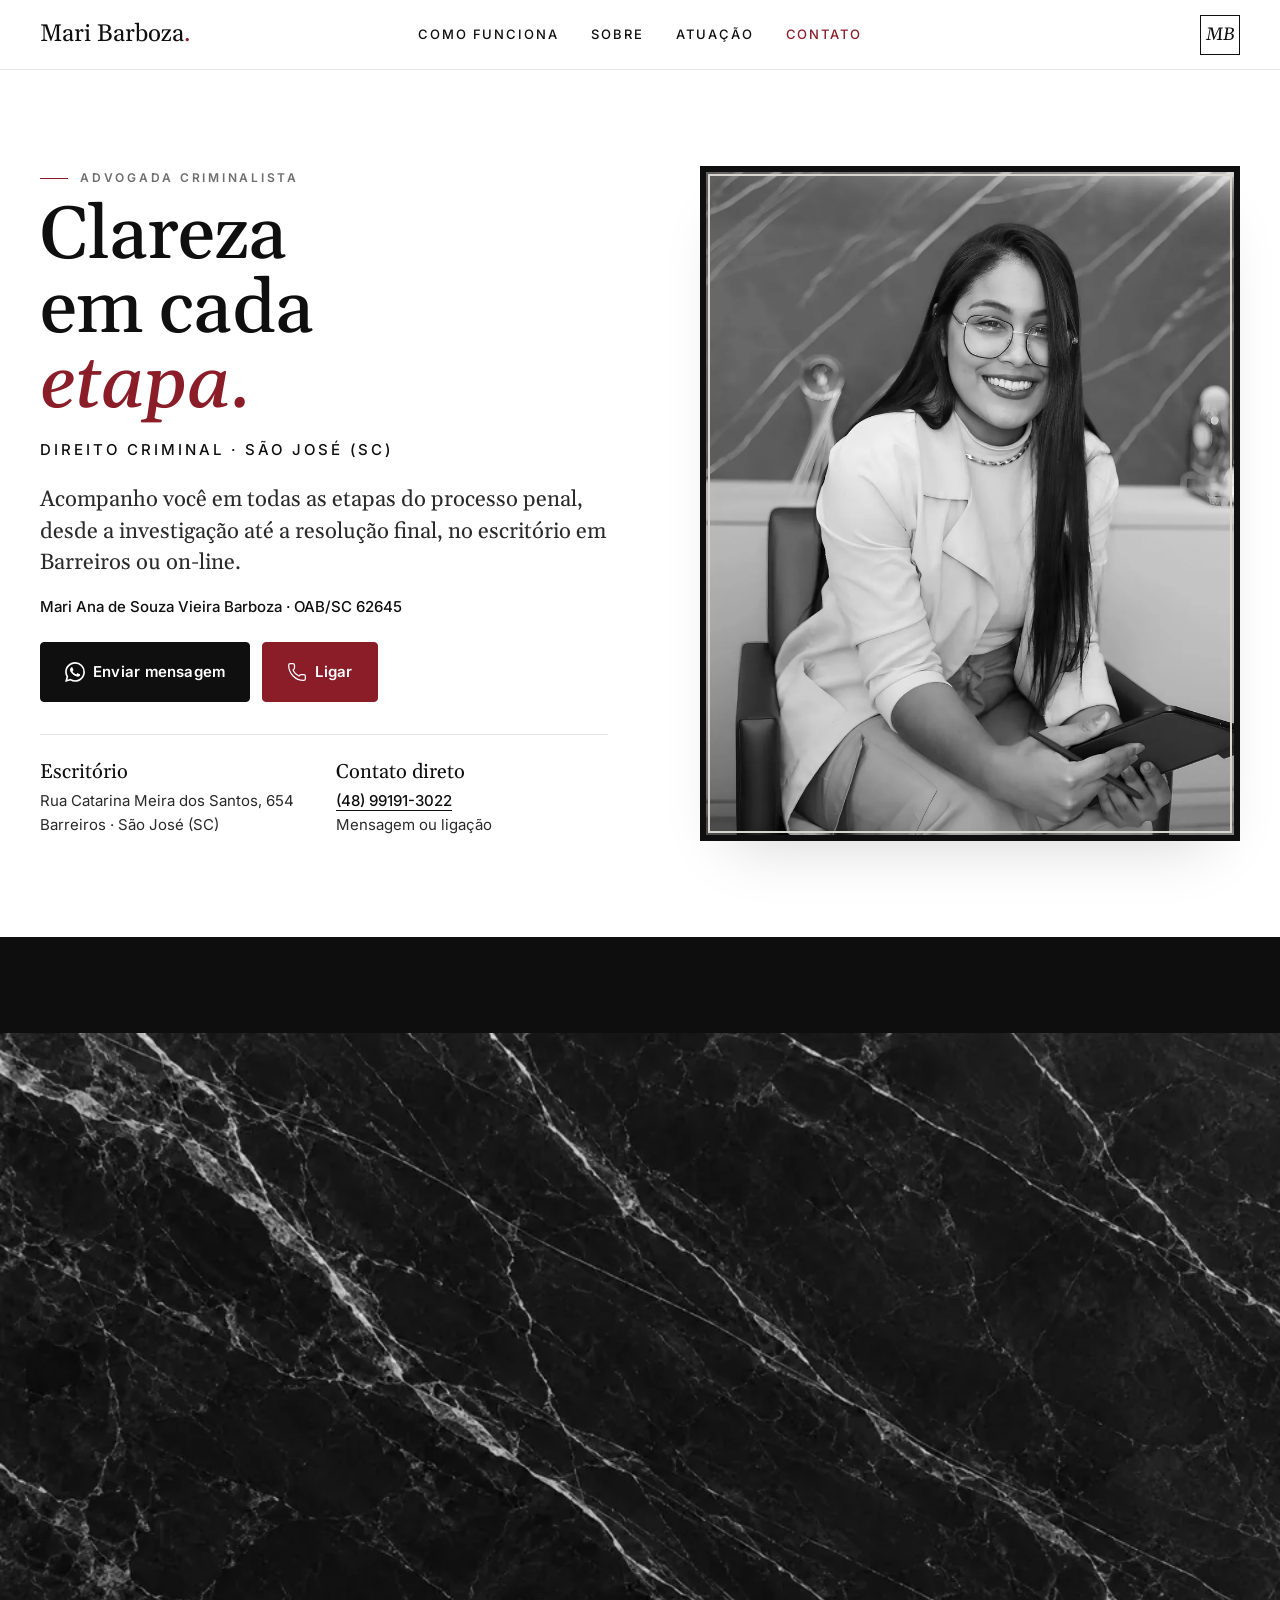
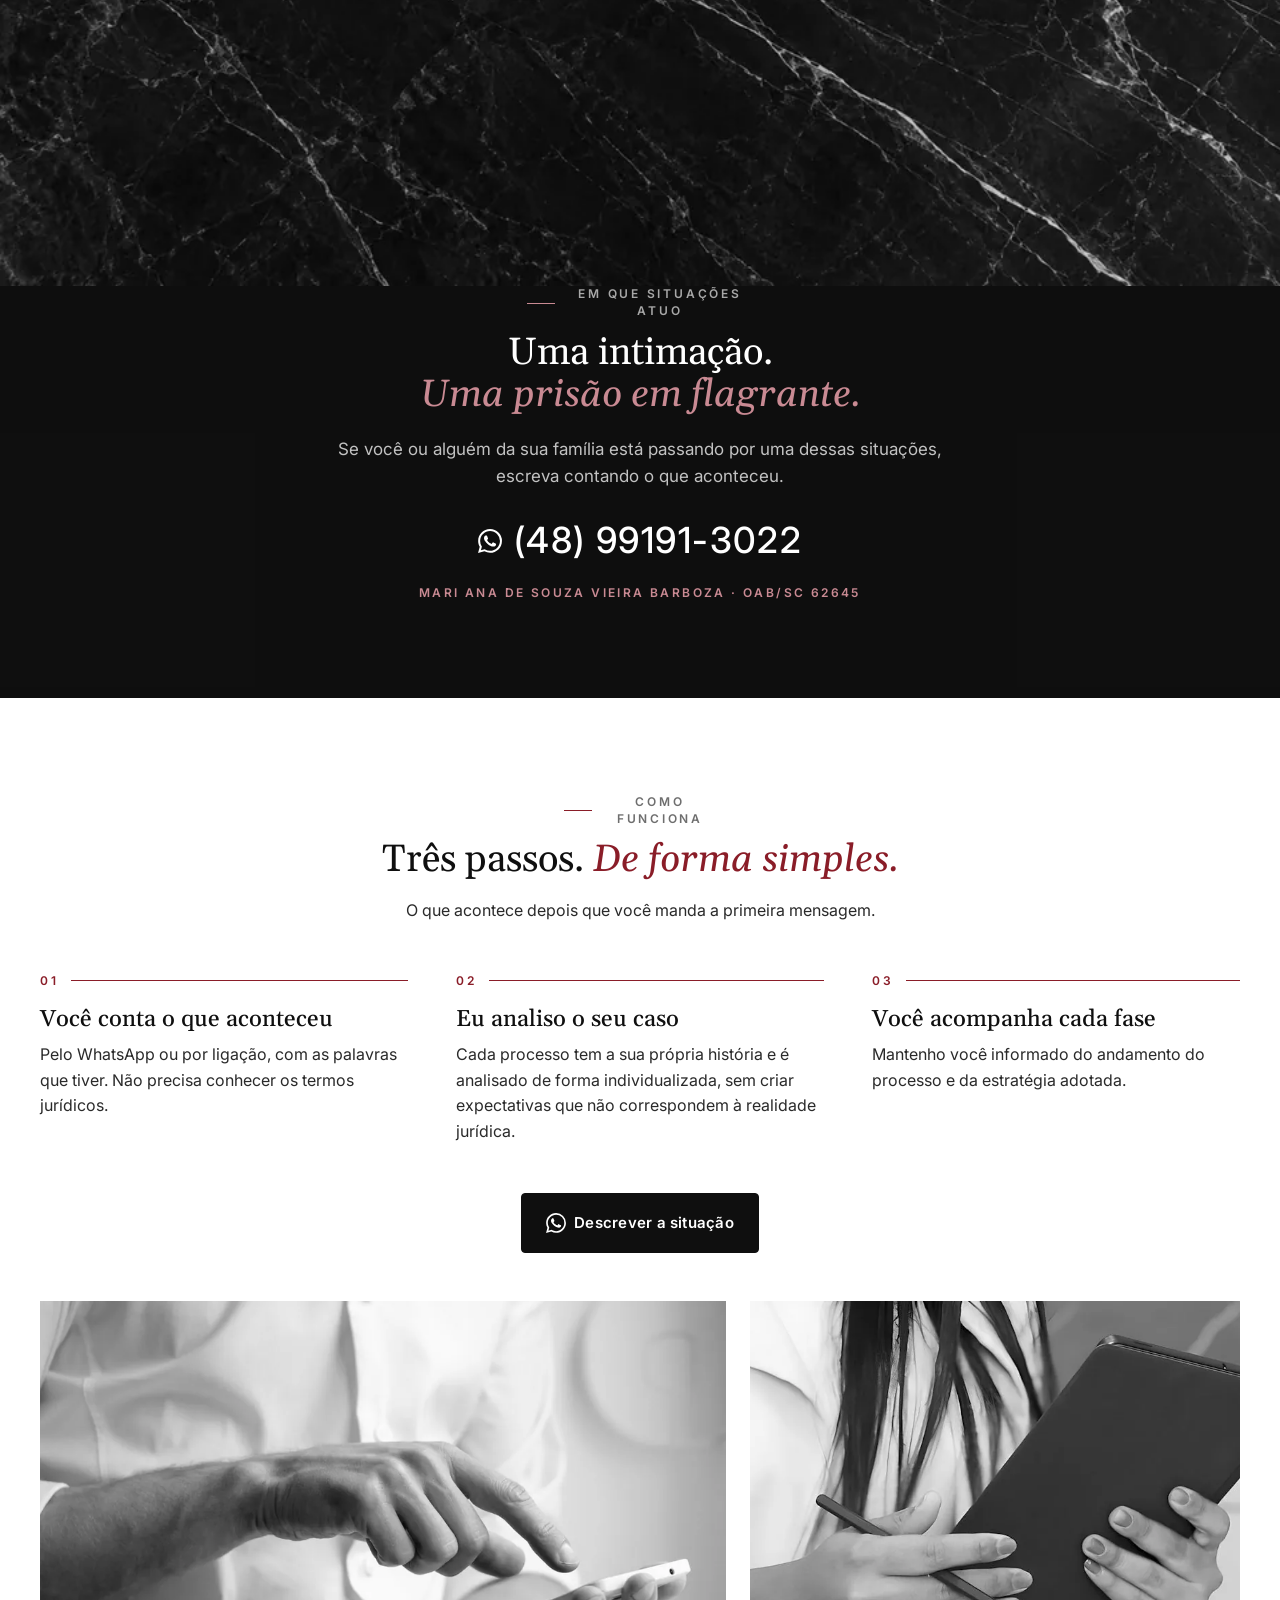
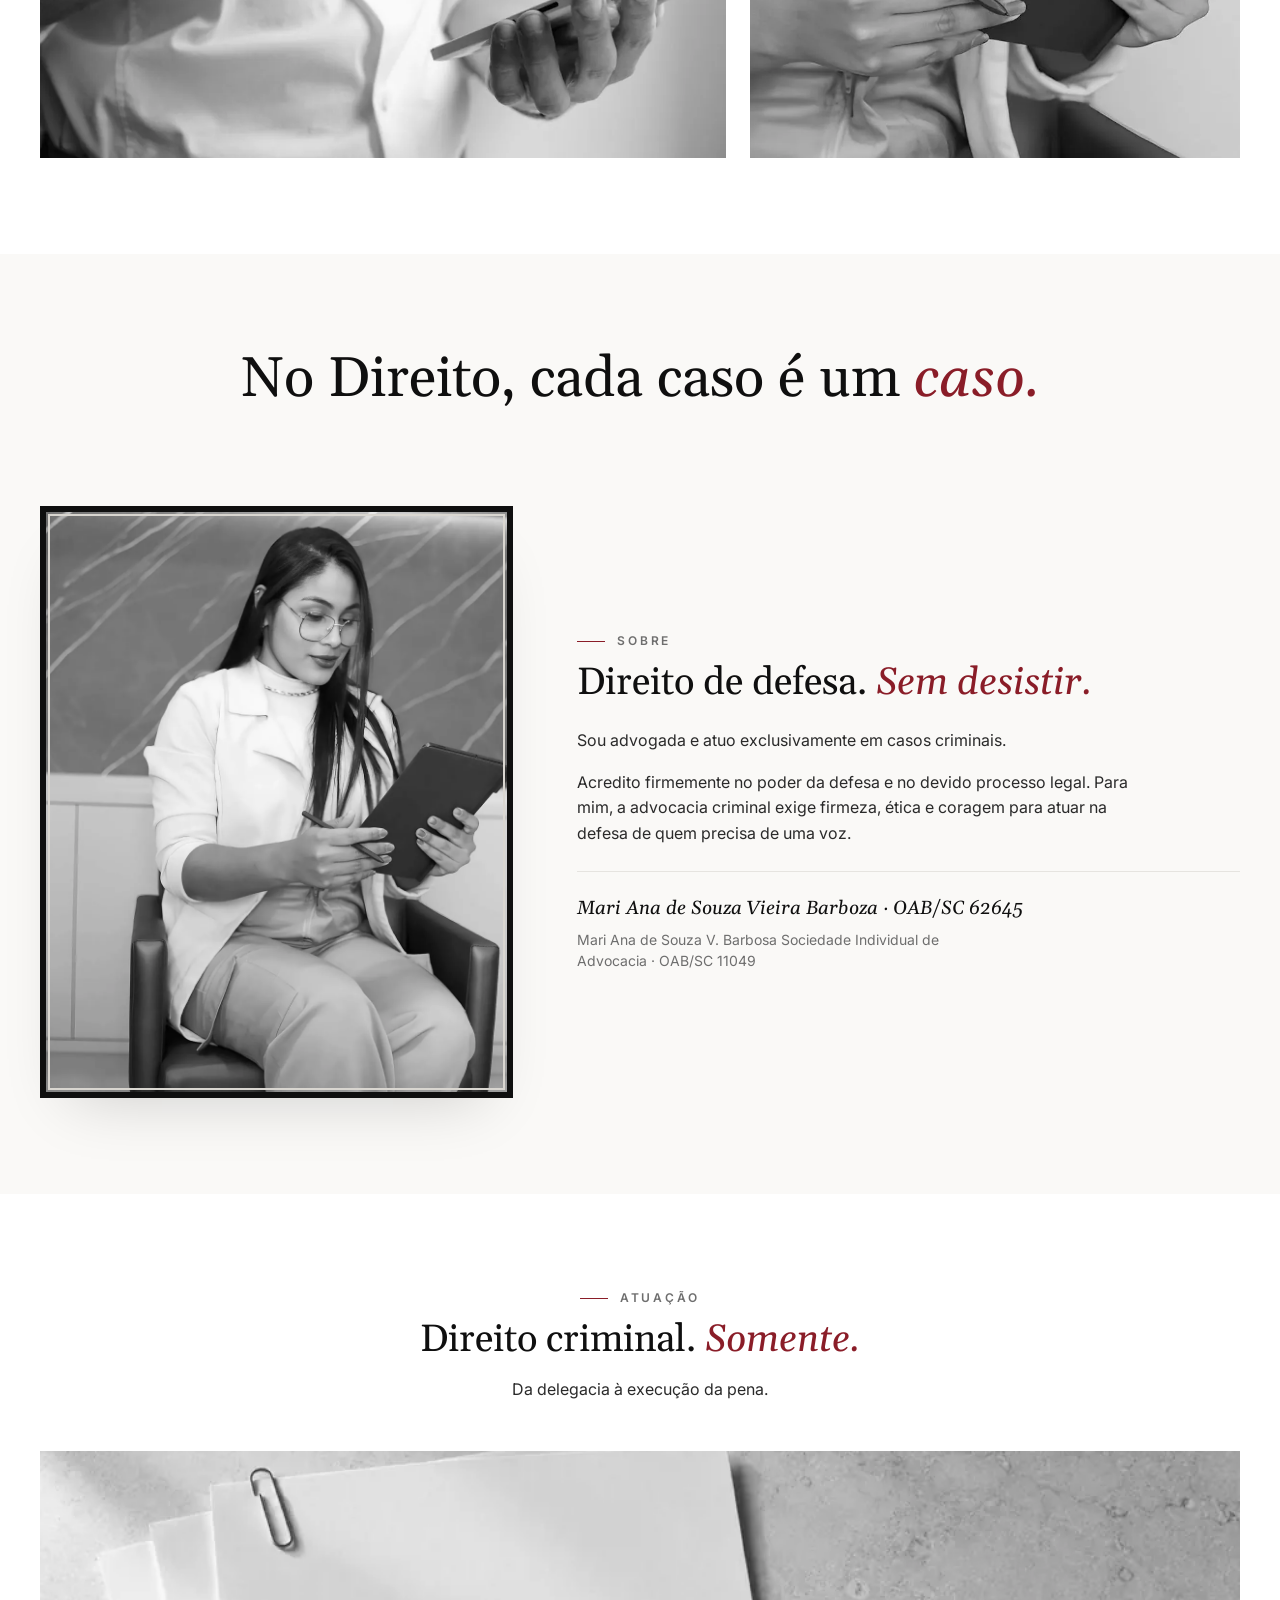
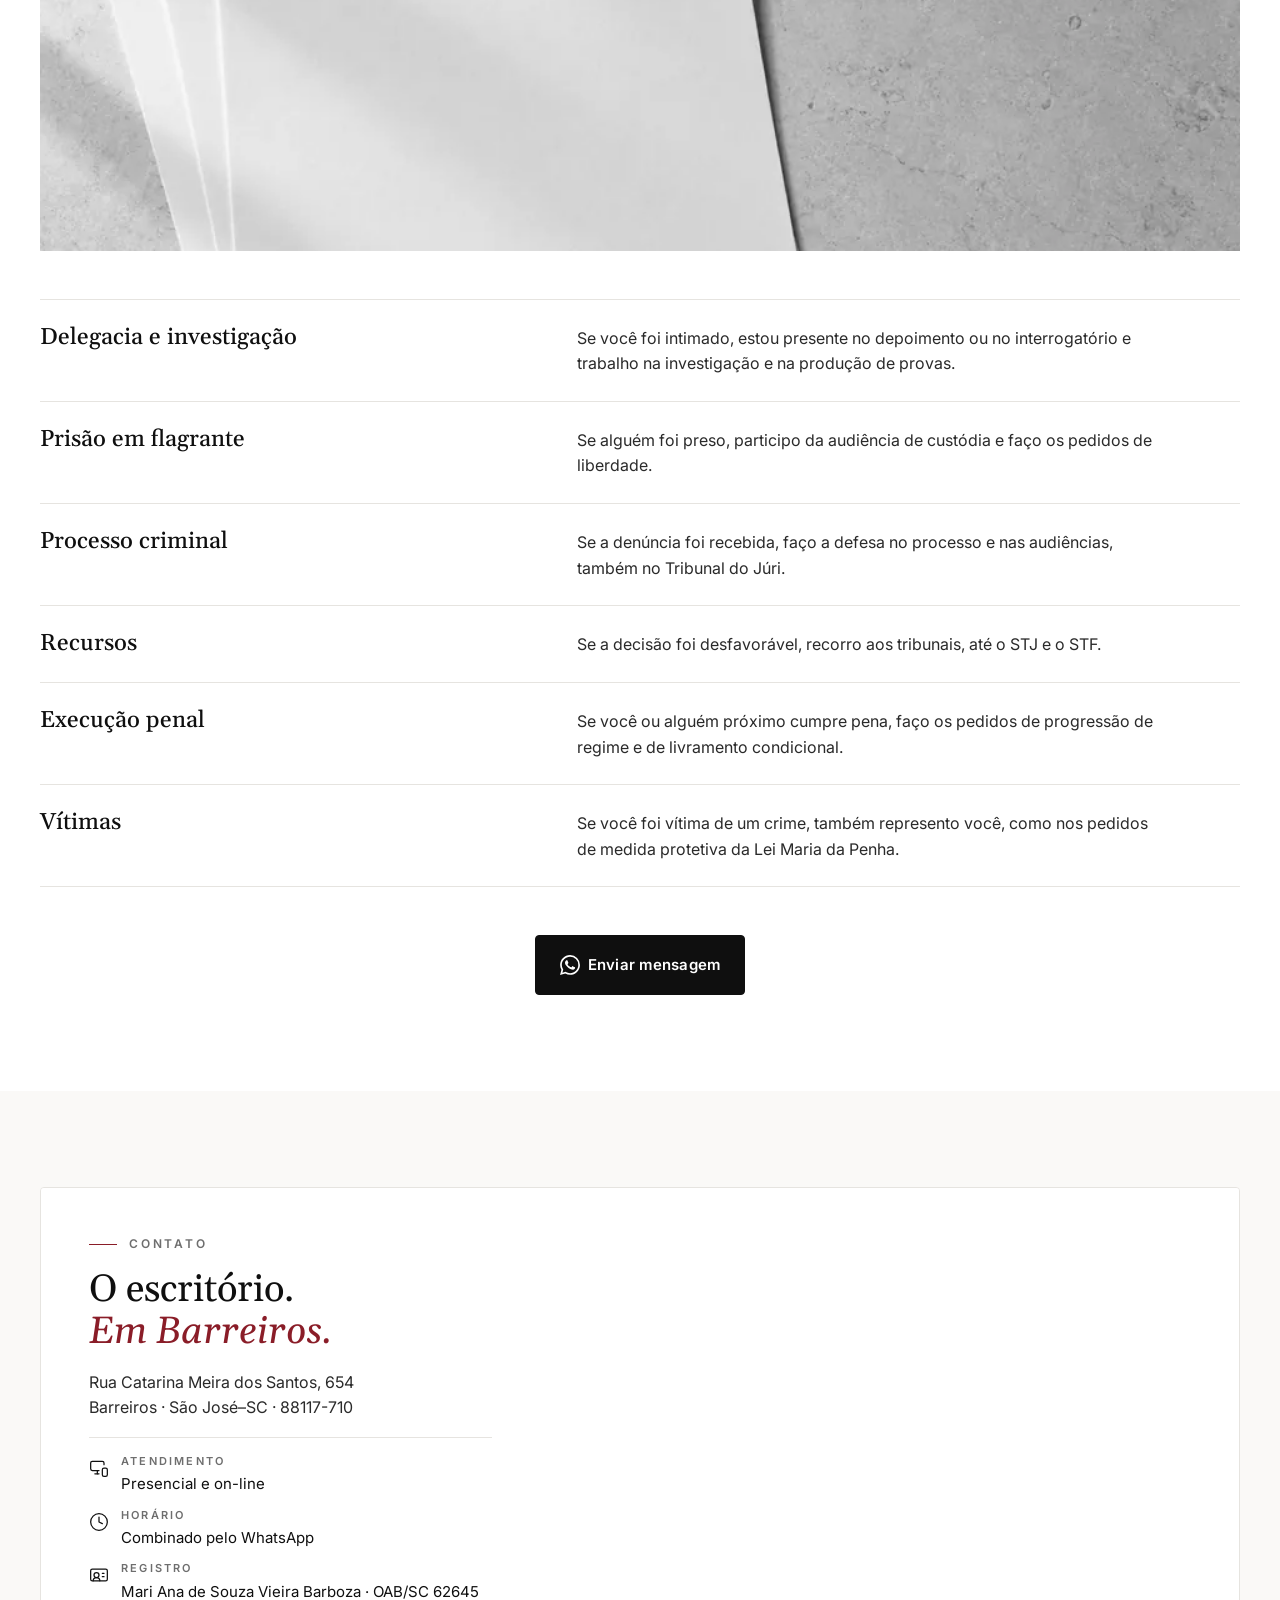
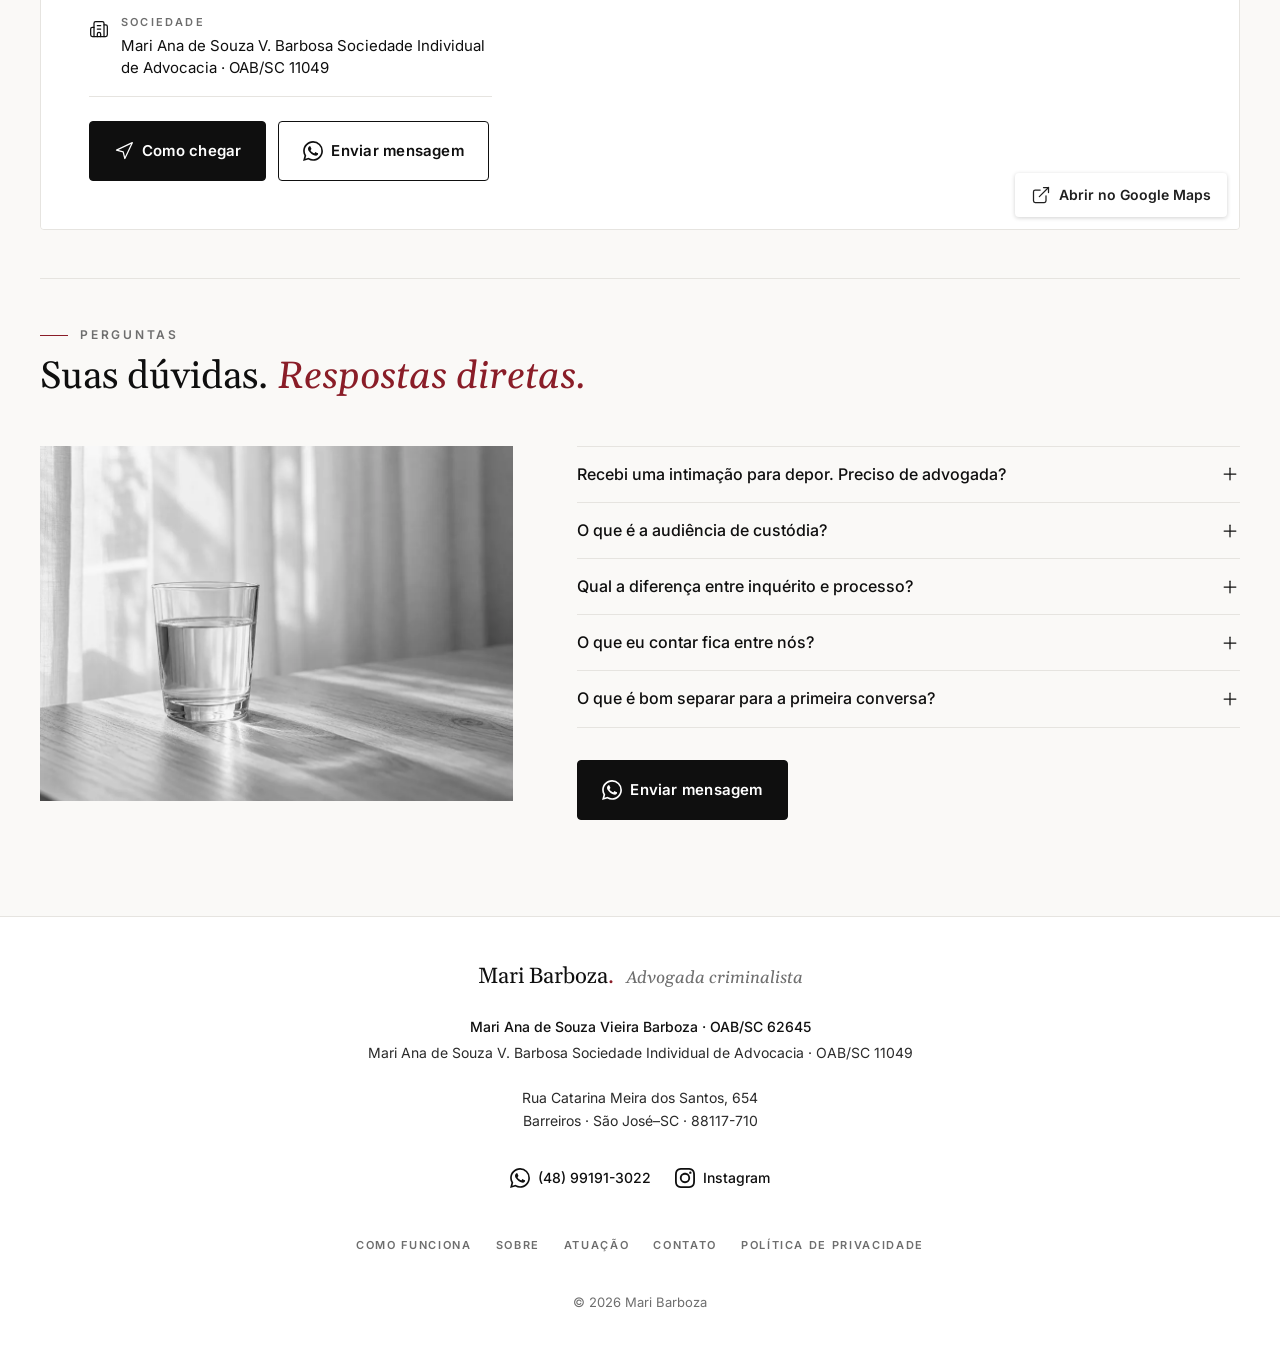
==== commit 3d89417d: "Revisão via Claude Desktop 2026-10-19 15:05" ====
--- a/index.html
+++ b/index.html
@@ -16,6 +16,7 @@
 <link rel="preconnect" href="https://fonts.googleapis.com">
 <link rel="preconnect" href="https://fonts.gstatic.com" crossorigin>
 <link href="https://fonts.googleapis.com/css2?family=Gelasio:ital,wght@0,400;0,500;1,400;1,500&amp;family=Inter:wght@400;500;600&amp;display=swap" rel="stylesheet">
+<link rel="preload" as="image" media="(max-width: 899px)" imagesrcset="assets/img/heroi-retrato-480.webp 480w, assets/img/heroi-retrato-960.webp 960w" imagesizes="100vw">
 <link rel="stylesheet" href="assets/css/base.css">
 <link rel="stylesheet" href="assets/css/style.css">
 <script type="application/ld+json">
@@ -102,19 +103,21 @@
       </div>
       <div class="retrato heroi__retrato">
         <picture>
-          <source srcset="assets/img/heroi-retrato.webp" type="image/webp">
-          <img src="assets/img/heroi-retrato.jpg" width="1560" height="1950" alt="Mari Barboza, advogada criminalista, sorrindo, com um tablet nas mãos" fetchpriority="high">
-        </picture>
+  <source type="image/webp" media="(max-width: 899px)" srcset="assets/img/heroi-retrato-480.webp 480w, assets/img/heroi-retrato-960.webp 960w" sizes="100vw">
+  <source type="image/webp" srcset="assets/img/heroi-retrato-960.webp 960w" sizes="100vw">
+  <img src="assets/img/heroi-retrato-960.jpg" width="1560" height="1950" alt="Mari Barboza, advogada criminalista, sorrindo, com um tablet nas mãos" decoding="async" fetchpriority="high">
+</picture>
       </div>
     </div>
   </section>
 
   <!-- 2. Situações (faixa preta) -->
   <section class="secao faixa" id="situacoes">
-    <picture class="faixa__fundo">
-      <source srcset="assets/img/faixa-marmore.webp" type="image/webp">
-      <img src="assets/img/faixa-marmore.jpg" width="2000" height="1333" alt="" loading="lazy">
-    </picture>
+    <picture>
+  <source type="image/webp" media="(max-width: 899px)" srcset="assets/img/faixa-marmore-480.webp 480w, assets/img/faixa-marmore-960.webp 960w" sizes="100vw">
+  <source type="image/webp" srcset="assets/img/faixa-marmore-960.webp 960w, assets/img/faixa-marmore-1600.webp 1600w" sizes="50vw">
+  <img src="assets/img/faixa-marmore-960.jpg" width="2000" height="1333" alt="" decoding="async">
+</picture>
     <div class="container--estreito faixa__conteudo">
       <p class="rotulo">Em que situações atuo</p>
       <h2>Uma intimação. <em>Uma prisão em flagrante.</em></h2>
@@ -155,15 +158,17 @@
       <div class="funciona__imagens">
         <div class="midia funciona__img funciona__img--mensagem">
           <picture>
-            <source srcset="assets/img/funciona-mensagem.webp" type="image/webp">
-            <img src="assets/img/funciona-mensagem.jpg" width="1600" height="1200" alt="Mãos digitando uma mensagem no celular" loading="lazy">
-          </picture>
+  <source type="image/webp" media="(max-width: 899px)" srcset="assets/img/funciona-mensagem-480.webp 480w, assets/img/funciona-mensagem-960.webp 960w" sizes="100vw">
+  <source type="image/webp" srcset="assets/img/funciona-mensagem-960.webp 960w, assets/img/funciona-mensagem-1600.webp 1600w" sizes="50vw">
+  <img src="assets/img/funciona-mensagem-960.jpg" width="1600" height="1200" alt="Mãos digitando uma mensagem no celular" decoding="async">
+</picture>
         </div>
         <div class="midia funciona__img funciona__img--detalhe">
           <picture>
-            <source srcset="assets/img/funciona-detalhe.webp" type="image/webp">
-            <img src="assets/img/funciona-detalhe.jpg" width="900" height="675" alt="Mãos de Mari Barboza com caneta e tablet" loading="lazy">
-          </picture>
+  <source type="image/webp" media="(max-width: 899px)" srcset="assets/img/funciona-detalhe-480.webp 480w, assets/img/funciona-detalhe-960.webp 960w" sizes="100vw">
+  <source type="image/webp" srcset="assets/img/funciona-detalhe-960.webp 960w" sizes="50vw">
+  <img src="assets/img/funciona-detalhe-960.jpg" width="900" height="675" alt="Mãos de Mari Barboza com caneta e tablet" decoding="async" loading="lazy">
+</picture>
         </div>
       </div>
     </div>
@@ -185,9 +190,10 @@
       </div>
       <div class="retrato sobre__retrato">
         <picture>
-          <source srcset="assets/img/sobre-retrato.webp" type="image/webp">
-          <img src="assets/img/sobre-retrato.jpg" width="1600" height="2000" alt="Mari Barboza lendo no tablet, com uma caneta na mão" loading="lazy">
-        </picture>
+  <source type="image/webp" media="(max-width: 899px)" srcset="assets/img/sobre-retrato-480.webp 480w, assets/img/sobre-retrato-960.webp 960w" sizes="100vw">
+  <source type="image/webp" srcset="assets/img/sobre-retrato-960.webp 960w, assets/img/sobre-retrato-1600.webp 1600w" sizes="50vw">
+  <img src="assets/img/sobre-retrato-960.jpg" width="1600" height="2000" alt="Mari Barboza lendo no tablet, com uma caneta na mão" decoding="async" loading="lazy">
+</picture>
       </div>
       <div class="sobre__texto">
         <p>Sou advogada e atuo exclusivamente em casos criminais.</p>
@@ -210,9 +216,10 @@
       </div>
       <div class="midia atuacao__faixa">
         <picture>
-          <source srcset="assets/img/atuacao-papeis.webp" type="image/webp">
-          <img src="assets/img/atuacao-papeis.jpg" width="1600" height="1200" alt="" loading="lazy">
-        </picture>
+  <source type="image/webp" media="(max-width: 899px)" srcset="assets/img/atuacao-papeis-480.webp 480w, assets/img/atuacao-papeis-960.webp 960w" sizes="100vw">
+  <source type="image/webp" srcset="assets/img/atuacao-papeis-960.webp 960w, assets/img/atuacao-papeis-1600.webp 1600w" sizes="50vw">
+  <img src="assets/img/atuacao-papeis-960.jpg" width="1600" height="1200" alt="" decoding="async" loading="lazy">
+</picture>
       </div>
       <ul class="atuacao__lista" role="list">
         <li><div class="entra" data-lado="esq"><h3>Delegacia e investigação</h3><p>Se você foi intimado, estou presente no depoimento ou no interrogatório e trabalho na investigação e na produção de provas.</p></div></li>
@@ -267,9 +274,10 @@
       </div>
       <div class="midia perguntas__img">
         <picture>
-          <source srcset="assets/img/perguntas-luz.webp" type="image/webp">
-          <img src="assets/img/perguntas-luz.jpg" width="1600" height="1200" alt="" loading="lazy">
-        </picture>
+  <source type="image/webp" media="(max-width: 899px)" srcset="assets/img/perguntas-luz-480.webp 480w, assets/img/perguntas-luz-960.webp 960w" sizes="100vw">
+  <source type="image/webp" srcset="assets/img/perguntas-luz-960.webp 960w, assets/img/perguntas-luz-1600.webp 1600w" sizes="50vw">
+  <img src="assets/img/perguntas-luz-960.jpg" width="1600" height="1200" alt="" decoding="async" loading="lazy">
+</picture>
       </div>
       <div class="perguntas__lista">
         <div class="faq">
--- a/assets/css/style.css
+++ b/assets/css/style.css
@@ -416,3 +416,9 @@
   .js .entra[data-lado] { opacity: 1; transform: none; }
   .botao, .link, .faq summary { transition: none; }
 }
+
+
+/* Regra do Armin, 19/10/2026 (§0 "Rolagem leve no celular"): sem vidro desfocado no celular; fundo quase opaco. Aplicado por aplicar-carregamento.mjs. */
+@media (max-width: 899px) {
+  .cabecalho { -webkit-backdrop-filter: none; backdrop-filter: none; background: rgba(255, 255, 255, 0.96); }
+}
